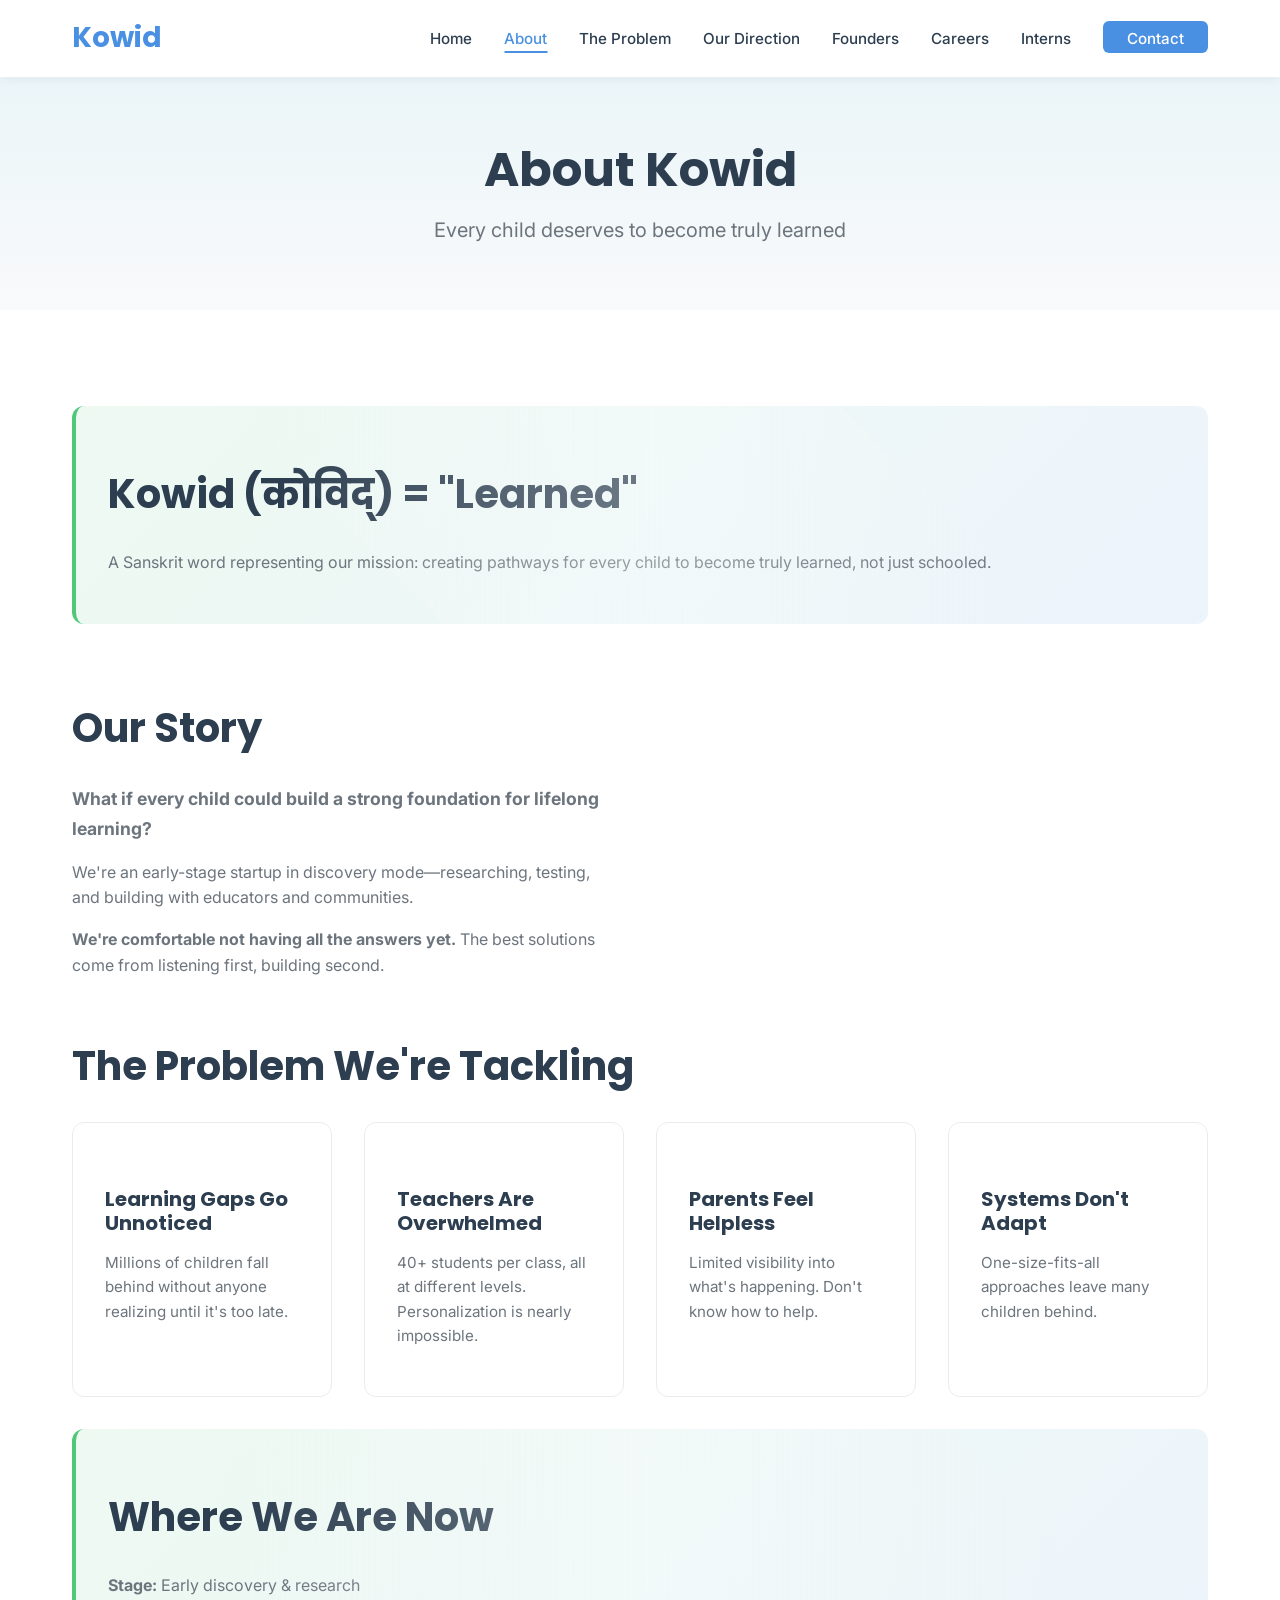
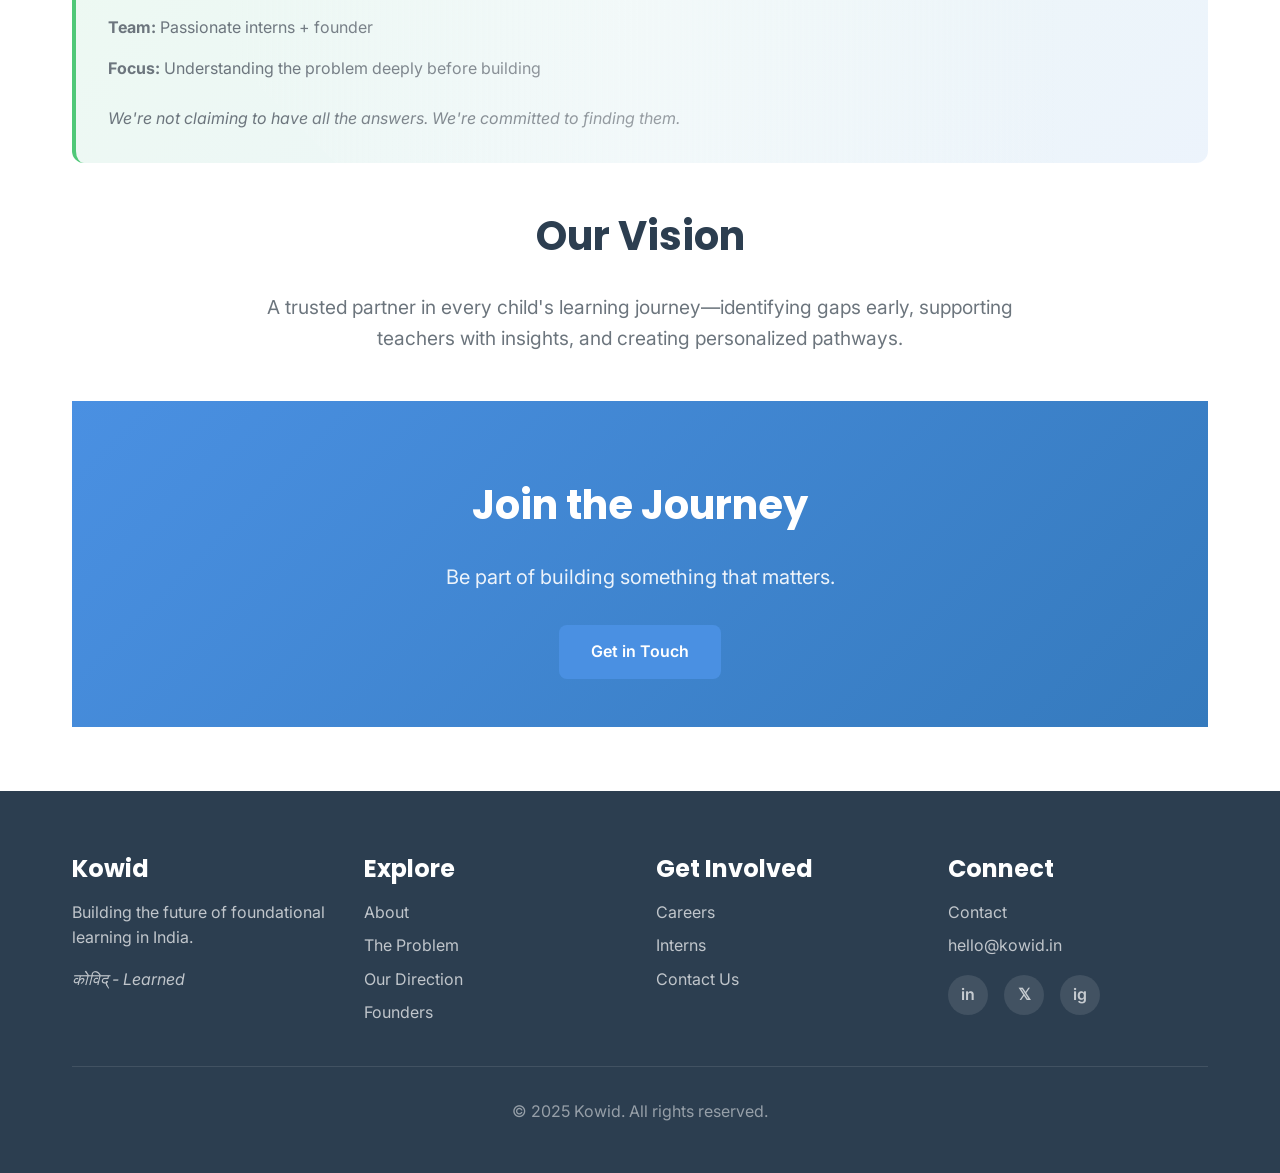
==== about.html @ 081fa5b8 "Initial commit: Kowid website with investors subdomain and Vercel deployment setup" ====
<!DOCTYPE html>
<html lang="en">
<head>
    <meta charset="UTF-8">
    <meta name="viewport" content="width=device-width, initial-scale=1.0">
    <meta name="description" content="About Kowid - Learn about our mission to transform foundational learning in India.">
    <title>About Kowid - Our Story and Mission</title>
    <link rel="stylesheet" href="styles.css">
    <link href="https://fonts.googleapis.com/css2?family=Inter:wght@300;400;500;600;700&family=Poppins:wght@600;700&display=swap" rel="stylesheet">
</head>
<body>
    <nav class="navbar" id="navbar">
        <div class="container nav-container">
            <div class="logo">
                <a href="index.html">Kowid</a>
            </div>
            <button class="mobile-menu-toggle" id="mobileMenuToggle" aria-label="Toggle menu">
                <span></span>
                <span></span>
                <span></span>
            </button>
            <ul class="nav-menu" id="navMenu">
                <li><a href="index.html">Home</a></li>
                <li><a href="about.html" class="active">About</a></li>
                <li><a href="problem.html">The Problem</a></li>
                <li><a href="solution.html">Our Direction</a></li>
                <li><a href="founders.html">Founders</a></li>
                <li><a href="careers.html">Careers</a></li>
                <li><a href="interns.html">Interns</a></li>
                <li><a href="contact.html" class="nav-cta">Contact</a></li>
            </ul>
        </div>
    </nav>

    <div class="page-header" style="background-image: linear-gradient(rgba(232, 244, 248, 0.9), rgba(248, 249, 250, 0.9)), url('https://images.unsplash.com/photo-1509062522246-3755977927d7?w=1600&h=400&fit=crop&q=80'); background-size: cover; background-position: center;">
        <div class="container">
            <h1>About Kowid</h1>
            <p>Every child deserves to become truly learned</p>
        </div>
    </div>

    <section class="content-section">
        <div class="container">
            <div class="highlight-box">
                <h2>Kowid (कोविद्) = "Learned"</h2>
                <p>A Sanskrit word representing our mission: creating pathways for every child to become truly learned, not just schooled.</p>
            </div>

            <div class="two-column-grid" style="gap: 3rem; margin: 3rem 0; align-items: center;">
                <div>
                    <h2>Our Story</h2>
                    <p style="font-size: 1.1rem; line-height: 1.7;"><strong>What if every child could build a strong foundation for lifelong learning?</strong></p>
                    <p>We're an early-stage startup in discovery mode—researching, testing, and building with educators and communities.</p>
                    <p><strong>We're comfortable not having all the answers yet.</strong> The best solutions come from listening first, building second.</p>
                </div>
                <div>
                    <img src="https://images.unsplash.com/photo-1503676260728-1c00da094a0b?w=600&h=400&fit=crop&q=80" alt="Children learning" style="width: 100%; border-radius: 12px; box-shadow: 0 10px 30px rgba(0,0,0,0.1);">
                </div>
            </div>

            <h2>The Problem We're Tackling</h2>
            <div class="cards-grid" style="margin: 2rem 0;">
                <div class="card">
                    <h3>Learning Gaps Go Unnoticed</h3>
                    <p>Millions of children fall behind without anyone realizing until it's too late.</p>
                </div>
                <div class="card">
                    <h3>Teachers Are Overwhelmed</h3>
                    <p>40+ students per class, all at different levels. Personalization is nearly impossible.</p>
                </div>
                <div class="card">
                    <h3>Parents Feel Helpless</h3>
                    <p>Limited visibility into what's happening. Don't know how to help.</p>
                </div>
                <div class="card">
                    <h3>Systems Don't Adapt</h3>
                    <p>One-size-fits-all approaches leave many children behind.</p>
                </div>
            </div>

            <div class="highlight-box">
                <h2>Where We Are Now</h2>
                <p><strong>Stage:</strong> Early discovery & research</p>
                <p><strong>Team:</strong> Passionate interns + founder</p>
                <p><strong>Focus:</strong> Understanding the problem deeply before building</p>
                <p style="margin-top: 1.5rem; margin-bottom: 0;"><em>We're not claiming to have all the answers. We're committed to finding them.</em></p>
            </div>

            <h2 style="text-align: center; margin-top: 3rem;">Our Vision</h2>
            <p style="text-align: center; font-size: 1.2rem; max-width: 800px; margin: 1rem auto 2rem;">A trusted partner in every child's learning journey—identifying gaps early, supporting teachers with insights, and creating personalized pathways.</p>

            <div class="cta-section" style="margin-top: 3rem; padding: 3rem 0;">
                <div class="cta-content">
                    <h2>Join the Journey</h2>
                    <p>Be part of building something that matters.</p>
                    <div class="cta-buttons">
                        <a href="contact.html" class="btn btn-primary">Get in Touch</a>
                    </div>
                </div>
            </div>
        </div>
    </section>

    <footer class="footer">
        <div class="container">
            <div class="footer-grid">
                <div class="footer-col">
                    <h4>Kowid</h4>
                    <p>Building the future of foundational learning in India.</p>
                    <p class="footer-tagline">कोविद् - Learned</p>
                </div>
                <div class="footer-col">
                    <h4>Explore</h4>
                    <ul>
                        <li><a href="about.html">About</a></li>
                        <li><a href="problem.html">The Problem</a></li>
                        <li><a href="solution.html">Our Direction</a></li>
                        <li><a href="founders.html">Founders</a></li>
                    </ul>
                </div>
                <div class="footer-col">
                    <h4>Get Involved</h4>
                    <ul>
                        <li><a href="careers.html">Careers</a></li>
                        <li><a href="interns.html">Interns</a></li>
                        <li><a href="contact.html">Contact Us</a></li>
                    </ul>
                </div>
                <div class="footer-col">
                    <h4>Connect</h4>
                    <ul>
                        <li><a href="contact.html">Contact</a></li>
                        <li><a href="mailto:hello@kowid.in">hello@kowid.in</a></li>
                    </ul>
                    <div class="social-links">
                        <a href="#" aria-label="LinkedIn">in</a>
                        <a href="#" aria-label="Twitter">𝕏</a>
                        <a href="#" aria-label="Instagram">ig</a>
                    </div>
                </div>
            </div>
            <div class="footer-bottom">
                <p>&copy; 2025 Kowid. All rights reserved.</p>
            </div>
        </div>
    </footer>

    <script src="script.js"></script>
</body>
</html>
---- styles.css ----
/* CSS Reset and Base Styles */
* {
    margin: 0;
    padding: 0;
    box-sizing: border-box;
}

:root {
    /* Colors */
    --primary-color: #4a90e2;
    --primary-dark: #357abd;
    --secondary-color: #50c878;
    --accent-color: #f39c12;
    --text-dark: #2c3e50;
    --text-light: #6c757d;
    --bg-light: #f8f9fa;
    --bg-white: #ffffff;
    --border-color: #e9ecef;
    
    /* Typography */
    --font-primary: 'Inter', -apple-system, BlinkMacSystemFont, 'Segoe UI', sans-serif;
    --font-heading: 'Poppins', var(--font-primary);
    
    /* Spacing */
    --spacing-xs: 0.5rem;
    --spacing-sm: 1rem;
    --spacing-md: 2rem;
    --spacing-lg: 4rem;
    --spacing-xl: 6rem;
    
    /* Shadows */
    --shadow-sm: 0 1px 2px 0 rgba(0, 0, 0, 0.05);
    --shadow-md: 0 4px 6px -1px rgba(0, 0, 0, 0.1);
    --shadow-lg: 0 10px 15px -3px rgba(0, 0, 0, 0.1);
    
    /* Border Radius */
    --radius-sm: 0.375rem;
    --radius-md: 0.5rem;
    --radius-lg: 1rem;
}

/* Animation Keyframes */
@keyframes fadeInUp {
    from {
        opacity: 0;
        transform: translateY(30px);
    }
    to {
        opacity: 1;
        transform: translateY(0);
    }
}

@keyframes fadeInLeft {
    from {
        opacity: 0;
        transform: translateX(-50px);
    }
    to {
        opacity: 1;
        transform: translateX(0);
    }
}

@keyframes fadeInRight {
    from {
        opacity: 0;
        transform: translateX(50px);
    }
    to {
        opacity: 1;
        transform: translateX(0);
    }
}

@keyframes scaleIn {
    from {
        opacity: 0;
        transform: scale(0.8);
    }
    to {
        opacity: 1;
        transform: scale(1);
    }
}

@keyframes slideInFromBottom {
    from {
        opacity: 0;
        transform: translateY(100px);
    }
    to {
        opacity: 1;
        transform: translateY(0);
    }
}

@keyframes float {
    0%, 100% {
        transform: translateY(0px);
    }
    50% {
        transform: translateY(-10px);
    }
}

@keyframes pulse {
    0%, 100% {
        transform: scale(1);
    }
    50% {
        transform: scale(1.05);
    }
}

@keyframes shimmer {
    0% {
        background-position: -1000px 0;
    }
    100% {
        background-position: 1000px 0;
    }
}

/* Scroll Animation Classes */
.animate-on-scroll {
    opacity: 0;
    transition: none;
}

.animate-on-scroll.animated {
    animation-duration: 0.8s;
    animation-fill-mode: both;
    animation-timing-function: cubic-bezier(0.4, 0, 0.2, 1);
}

.fade-up {
    animation-name: fadeInUp;
}

.fade-left {
    animation-name: fadeInLeft;
}

.fade-right {
    animation-name: fadeInRight;
}

.scale-in {
    animation-name: scaleIn;
}

.slide-bottom {
    animation-name: slideInFromBottom;
}

/* Stagger delay for sequential animations */
.stagger-1 { animation-delay: 0.1s; }
.stagger-2 { animation-delay: 0.2s; }
.stagger-3 { animation-delay: 0.3s; }
.stagger-4 { animation-delay: 0.4s; }
.stagger-5 { animation-delay: 0.5s; }
.stagger-6 { animation-delay: 0.6s; }

body {
    font-family: var(--font-primary);
    color: var(--text-dark);
    line-height: 1.6;
    background-color: var(--bg-white);
    overflow-x: hidden;
}

/* Page Load Animation */
.page-loader {
    position: fixed;
    top: 0;
    left: 0;
    width: 100%;
    height: 100%;
    background: linear-gradient(135deg, var(--primary-color), var(--secondary-color));
    display: flex;
    align-items: center;
    justify-content: center;
    z-index: 99999;
    transition: opacity 0.5s ease, visibility 0.5s ease;
}

.page-loader.hidden {
    opacity: 0;
    visibility: hidden;
}

.loader-spinner {
    width: 60px;
    height: 60px;
    border: 4px solid rgba(255, 255, 255, 0.3);
    border-top-color: white;
    border-radius: 50%;
    animation: spin 0.8s linear infinite;
}

@keyframes spin {
    to { transform: rotate(360deg); }
}

/* Scroll Progress Bar */
.scroll-progress {
    position: fixed;
    top: 0;
    left: 0;
    width: 0%;
    height: 4px;
    background: linear-gradient(90deg, var(--primary-color), var(--secondary-color));
    z-index: 9999;
    transition: width 0.1s ease;
    box-shadow: 0 2px 10px rgba(74, 144, 226, 0.5);
}

.container {
    max-width: 1200px;
    margin: 0 auto;
    padding: 0 var(--spacing-md);
}

img {
    max-width: 100%;
    height: auto;
}

/* Typography */
h1, h2, h3, h4, h5, h6 {
    font-family: var(--font-heading);
    font-weight: 700;
    line-height: 1.2;
    color: var(--text-dark);
    margin-bottom: var(--spacing-sm);
}

h1 { font-size: 3rem; }
h2 { font-size: 2.5rem; }
h3 { font-size: 1.75rem; }
h4 { font-size: 1.5rem; }

p {
    margin-bottom: var(--spacing-sm);
    color: var(--text-light);
}

/* Navigation */
.navbar {
    background-color: var(--bg-white);
    box-shadow: 0 2px 10px rgba(0,0,0,0.05);
    position: sticky;
    top: 0;
    z-index: 1000;
    transition: all 0.3s ease;
    backdrop-filter: blur(10px);
}

.navbar.scrolled {
    box-shadow: 0 4px 30px rgba(74, 144, 226, 0.15);
    background-color: rgba(255, 255, 255, 0.95);
}

.nav-container {
    display: flex;
    justify-content: space-between;
    align-items: center;
    padding: 1rem var(--spacing-md);
}

.logo a {
    font-family: var(--font-heading);
    font-size: 1.75rem;
    font-weight: 700;
    color: var(--primary-color);
    text-decoration: none;
    transition: all 0.3s ease;
}

.logo a:hover {
    transform: scale(1.05);
    text-shadow: 0 2px 10px rgba(74, 144, 226, 0.3);
}

.nav-menu {
    display: flex;
    list-style: none;
    gap: 2rem;
    align-items: center;
}

.nav-menu a {
    text-decoration: none;
    color: var(--text-dark);
    font-weight: 500;
    transition: all 0.3s ease;
    font-size: 0.95rem;
    position: relative;
    padding-bottom: 5px;
}

.nav-menu a::after {
    content: '';
    position: absolute;
    bottom: 0;
    left: 50%;
    width: 0;
    height: 2px;
    background: var(--primary-color);
    transition: all 0.3s ease;
    transform: translateX(-50%);
}

.nav-menu a:hover::after,
.nav-menu a.active::after {
    width: 100%;
}

.nav-menu a:hover,
.nav-menu a.active {
    color: var(--primary-color);
}

.nav-cta {
    background-color: var(--primary-color);
    color: var(--bg-white) !important;
    padding: 0.5rem 1.5rem;
    border-radius: 6px;
}

.nav-cta:hover {
    background-color: var(--primary-dark);
    color: var(--bg-white) !important;
}

.mobile-menu-toggle {
    display: none;
    flex-direction: column;
    background: none;
    border: none;
    cursor: pointer;
    gap: 4px;
}

.mobile-menu-toggle span {
    width: 25px;
    height: 3px;
    background-color: var(--text-dark);
    transition: var(--transition);
}

/* Hero Section */
.hero {
    padding: var(--spacing-xl) 0;
    background: linear-gradient(135deg, #e8f4f8 0%, #f8f9fa 100%);
    position: relative;
    overflow: hidden;
}

.hero::before {
    content: '';
    position: absolute;
    top: -50%;
    right: -10%;
    width: 600px;
    height: 600px;
    background: radial-gradient(circle, rgba(74, 144, 226, 0.1) 0%, transparent 70%);
    border-radius: 50%;
    animation: float 6s ease-in-out infinite;
}

.hero .container {
    display: grid;
    grid-template-columns: 1fr 1fr;
    gap: var(--spacing-lg);
    align-items: center;
    position: relative;
    z-index: 1;
}

.hero-content {
    max-width: 600px;
}

.hero-title {
    font-size: 3.5rem;
    margin-bottom: var(--spacing-md);
    color: var(--text-dark);
    line-height: 1.1;
    background: linear-gradient(135deg, var(--text-dark) 0%, var(--primary-color) 100%);
    -webkit-background-clip: text;
    -webkit-text-fill-color: transparent;
    background-clip: text;
}

.hero-subtitle {
    font-size: 1.25rem;
    margin-bottom: var(--spacing-md);
    color: var(--text-light);
}

.hero-cta {
    display: flex;
    gap: var(--spacing-sm);
    flex-wrap: wrap;
}

.hero-image {
    display: flex;
    justify-content: center;
    align-items: center;
    animation: float 4s ease-in-out infinite;
}

.hero-placeholder {
    width: 100%;
    max-width: 500px;
    border-radius: 12px;
    overflow: hidden;
    box-shadow: 0 20px 60px rgba(74, 144, 226, 0.2);
    transition: all 0.4s ease;
}

.hero-placeholder:hover {
    transform: translateY(-10px) scale(1.02);
    box-shadow: 0 30px 80px rgba(74, 144, 226, 0.3);
}

.hero-image img {
    width: 100%;
    height: auto;
    display: block;
    transition: transform 0.4s ease;
}

.hero-placeholder:hover img {
    transform: scale(1.05);
}

/* Buttons */
.btn {
    display: inline-block;
    padding: 0.875rem 2rem;
    font-size: 1rem;
    font-weight: 600;
    text-decoration: none;
    border-radius: 8px;
    transition: all 0.3s ease;
    cursor: pointer;
    border: none;
    text-align: center;
    position: relative;
    overflow: hidden;
    z-index: 1;
}

.btn::before {
    content: '';
    position: absolute;
    top: 50%;
    left: 50%;
    width: 0;
    height: 0;
    border-radius: 50%;
    background: rgba(255, 255, 255, 0.2);
    transform: translate(-50%, -50%);
    transition: width 0.6s, height 0.6s;
    z-index: -1;
}

.btn:hover::before {
    width: 300px;
    height: 300px;
}

.btn-primary {
    background-color: var(--primary-color);
    color: var(--bg-white);
}

.btn-primary:hover {
    background-color: var(--primary-dark);
    transform: translateY(-3px);
    box-shadow: 0 8px 20px rgba(74, 144, 226, 0.4);
}

.btn-secondary {
    background-color: transparent;
    color: var(--primary-color);
    border: 2px solid var(--primary-color);
}

.btn-secondary:hover {
    background-color: var(--primary-color);
    color: var(--bg-white);
    transform: translateY(-3px);
    box-shadow: 0 8px 20px rgba(74, 144, 226, 0.3);
}

.btn-white {
    background-color: var(--bg-white);
    color: var(--primary-color);
}

.btn-white:hover {
    background-color: var(--bg-light);
    transform: translateY(-3px);
    box-shadow: 0 8px 20px rgba(0, 0, 0, 0.15);
}

/* Why Now Section */
.why-now {
    padding: var(--spacing-xl) 0;
    background-color: var(--bg-white);
}

.section-header {
    text-align: center;
    margin-bottom: var(--spacing-lg);
}

.section-header h2 {
    font-size: 2.5rem;
    margin-bottom: var(--spacing-sm);
}

.section-header p {
    font-size: 1.25rem;
    color: var(--text-light);
}

.cards-grid {
    display: grid;
    grid-template-columns: repeat(auto-fit, minmax(250px, 1fr));
    gap: var(--spacing-md);
    margin-top: var(--spacing-md);
}

.card {
    background: var(--bg-white);
    padding: 0;
    border-radius: 12px;
    border: 1px solid var(--border-color);
    transition: all 0.4s cubic-bezier(0.4, 0, 0.2, 1);
    overflow: hidden;
    position: relative;
}

.card::before {
    content: '';
    position: absolute;
    top: 0;
    left: -100%;
    width: 100%;
    height: 100%;
    background: linear-gradient(90deg, transparent, rgba(74, 144, 226, 0.1), transparent);
    transition: left 0.5s;
}

.card:hover::before {
    left: 100%;
}

.card:hover {
    transform: translateY(-8px) scale(1.02);
    box-shadow: 0 20px 40px rgba(74, 144, 226, 0.2);
    border-color: var(--primary-color);
}

.card-image {
    width: 100%;
    height: 200px;
    object-fit: cover;
    display: block;
}

.card h3 {
    font-size: 1.25rem;
    margin-bottom: var(--spacing-sm);
    color: var(--text-dark);
    padding: 0 var(--spacing-md);
    padding-top: var(--spacing-md);
}

.card p {
    font-size: 0.95rem;
    line-height: 1.6;
    padding: 0 var(--spacing-md);
    padding-bottom: var(--spacing-md);
}

.card ul {
    padding: 0 var(--spacing-md);
    padding-bottom: var(--spacing-md);
    margin-left: var(--spacing-md);
}

.card-icon {
    font-size: 3rem;
    margin-bottom: var(--spacing-sm);
    padding: 0 var(--spacing-md);
    padding-top: var(--spacing-md);
}

/* Overview Section */
.overview {
    padding: var(--spacing-xl) 0;
    background-color: var(--bg-light);
}

.overview-grid {
    display: grid;
    grid-template-columns: repeat(auto-fit, minmax(300px, 1fr));
    gap: var(--spacing-md);
}

.overview-item {
    background: var(--bg-white);
    padding: var(--spacing-md);
    border-radius: 12px;
    border-left: 4px solid var(--primary-color);
}

.overview-item h3 {
    color: var(--primary-color);
    margin-bottom: var(--spacing-sm);
}

.link-arrow {
    color: var(--primary-color);
    text-decoration: none;
    font-weight: 600;
    display: inline-block;
    margin-top: var(--spacing-sm);
    transition: var(--transition);
}

.link-arrow:hover {
    transform: translateX(5px);
}

/* CTA Section */
.cta-section {
    padding: var(--spacing-xl) 0;
    background: linear-gradient(135deg, var(--primary-color) 0%, var(--primary-dark) 100%);
    color: var(--bg-white);
}

.cta-content {
    text-align: center;
    max-width: 800px;
    margin: 0 auto;
}

.cta-content h2 {
    color: var(--bg-white);
    font-size: 2.5rem;
    margin-bottom: var(--spacing-sm);
}

.cta-content p {
    font-size: 1.25rem;
    color: rgba(255,255,255,0.9);
    margin-bottom: var(--spacing-md);
}

.cta-buttons {
    display: flex;
    gap: var(--spacing-sm);
    justify-content: center;
    flex-wrap: wrap;
}

/* Content Pages */
.page-header {
    padding: var(--spacing-lg) 0;
    background: linear-gradient(135deg, #e8f4f8 0%, #f8f9fa 100%);
    text-align: center;
}

.page-header h1 {
    font-size: 3rem;
    margin-bottom: var(--spacing-sm);
}

.page-header p {
    font-size: 1.25rem;
    max-width: 700px;
    margin: 0 auto;
}

.content-section {
    padding: var(--spacing-lg) 0;
}

.content-section h2 {
    margin-bottom: var(--spacing-md);
    margin-top: var(--spacing-md);
}

.content-section h3 {
    margin-top: var(--spacing-md);
    margin-bottom: var(--spacing-sm);
}

.content-section ul {
    margin-left: var(--spacing-md);
    margin-bottom: var(--spacing-sm);
}

.content-section li {
    margin-bottom: var(--spacing-xs);
    color: var(--text-light);
}

.highlight-box {
    background: linear-gradient(135deg, rgba(80, 200, 120, 0.1) 0%, rgba(74, 144, 226, 0.1) 100%);
    padding: var(--spacing-md);
    border-radius: 12px;
    border-left: 4px solid var(--secondary-color);
    margin: var(--spacing-md) 0;
    position: relative;
    overflow: hidden;
    transition: all 0.3s ease;
}

.highlight-box::before {
    content: '';
    position: absolute;
    top: -50%;
    left: -50%;
    width: 200%;
    height: 200%;
    background: linear-gradient(45deg, transparent 30%, rgba(255, 255, 255, 0.3) 50%, transparent 70%);
    transform: rotate(45deg);
    transition: all 0.6s ease;
}

.highlight-box:hover::before {
    left: 100%;
}

.highlight-box:hover {
    transform: translateY(-5px);
    box-shadow: 0 10px 30px rgba(80, 200, 120, 0.2);
}

.two-column-grid {
    display: grid;
    grid-template-columns: 1fr 1fr;
    gap: var(--spacing-md);
    margin: var(--spacing-md) 0;
}

/* Contact Page */
.contact-grid {
    display: grid;
    grid-template-columns: repeat(auto-fit, minmax(300px, 1fr));
    gap: var(--spacing-md);
    margin-top: var(--spacing-md);
}

.contact-card {
    background: var(--bg-light);
    padding: var(--spacing-md);
    border-radius: 12px;
    border-top: 4px solid var(--primary-color);
}

.contact-card h3 {
    color: var(--primary-color);
    margin-bottom: var(--spacing-sm);
}

.contact-card a {
    color: var(--primary-color);
    text-decoration: none;
    font-weight: 600;
}

.contact-card a:hover {
    text-decoration: underline;
}

/* Roadmap Timeline */
.roadmap-timeline {
    margin: var(--spacing-md) 0;
}

.timeline-item {
    background: var(--bg-light);
    padding: var(--spacing-md);
    border-radius: 8px;
    margin-bottom: var(--spacing-md);
    border-left: 4px solid var(--primary-color);
}

.timeline-item h3 {
    color: var(--primary-color);
}

.timeline-item ul {
    margin-top: var(--spacing-sm);
}

/* Feature List */
.feature-list {
    display: grid;
    gap: var(--spacing-sm);
    margin: var(--spacing-md) 0;
}

.feature-item {
    display: flex;
    align-items: center;
    padding: var(--spacing-sm) var(--spacing-md);
    background: var(--bg-white);
    border-radius: 8px;
    border: 1px solid var(--border-color);
    transition: all 0.3s ease;
    position: relative;
    overflow: hidden;
}

.feature-item::before {
    content: '✓';
    display: inline-flex;
    align-items: center;
    justify-content: center;
    width: 24px;
    height: 24px;
    background: linear-gradient(135deg, var(--primary-color), var(--secondary-color));
    color: white;
    border-radius: 50%;
    margin-right: var(--spacing-sm);
    font-weight: bold;
    font-size: 0.9rem;
    flex-shrink: 0;
    transition: all 0.3s ease;
}

.feature-item::after {
    content: '';
    position: absolute;
    left: -100%;
    top: 0;
    width: 100%;
    height: 100%;
    background: linear-gradient(90deg, transparent, rgba(74, 144, 226, 0.05), transparent);
    transition: left 0.5s ease;
}

.feature-item:hover {
    transform: translateX(10px);
    box-shadow: 0 4px 15px rgba(74, 144, 226, 0.15);
    border-color: var(--primary-color);
}

.feature-item:hover::before {
    transform: rotate(360deg) scale(1.1);
}

.feature-item:hover::after {
    left: 100%;
}

/* Footer */
.footer {
    background-color: var(--text-dark);
    color: var(--bg-light);
    padding: var(--spacing-lg) 0 var(--spacing-md);
}

.footer-grid {
    display: grid;
    grid-template-columns: repeat(auto-fit, minmax(200px, 1fr));
    gap: var(--spacing-md);
    margin-bottom: var(--spacing-md);
}

.footer-col h4 {
    color: var(--bg-white);
    margin-bottom: var(--spacing-sm);
}

.footer-col p {
    color: rgba(255,255,255,0.7);
}

.footer-tagline {
    font-style: italic;
    margin-top: var(--spacing-xs);
}

.footer-col ul {
    list-style: none;
}

.footer-col ul li {
    margin-bottom: var(--spacing-xs);
}

.footer-col a {
    color: rgba(255,255,255,0.7);
    text-decoration: none;
    transition: var(--transition);
}

.footer-col a:hover {
    color: var(--bg-white);
}

.social-links {
    display: flex;
    gap: var(--spacing-sm);
    margin-top: var(--spacing-sm);
}

.social-links a {
    width: 40px;
    height: 40px;
    background-color: rgba(255,255,255,0.1);
    border-radius: 50%;
    display: flex;
    align-items: center;
    justify-content: center;
    font-weight: 600;
}

.social-links a:hover {
    background-color: var(--primary-color);
    color: var(--bg-white);
}

.footer-bottom {
    text-align: center;
    padding-top: var(--spacing-md);
    border-top: 1px solid rgba(255,255,255,0.1);
}

.footer-bottom p {
    color: rgba(255,255,255,0.5);
}

/* Back to Top Button */
.back-to-top {
    position: fixed;
    bottom: 30px;
    right: 30px;
    width: 50px;
    height: 50px;
    background: linear-gradient(135deg, var(--primary-color), var(--secondary-color));
    color: white;
    border: none;
    border-radius: 50%;
    font-size: 1.5rem;
    cursor: pointer;
    opacity: 0;
    visibility: hidden;
    transform: translateY(20px);
    transition: all 0.4s cubic-bezier(0.4, 0, 0.2, 1);
    box-shadow: 0 4px 20px rgba(74, 144, 226, 0.4);
    z-index: 1000;
    display: flex;
    align-items: center;
    justify-content: center;
}

.back-to-top.visible {
    opacity: 1;
    visibility: visible;
    transform: translateY(0);
}

.back-to-top:hover {
    transform: translateY(-5px) scale(1.1);
    box-shadow: 0 8px 30px rgba(74, 144, 226, 0.6);
}

.back-to-top:active {
    transform: translateY(-2px) scale(1.05);
}

/* Responsive Design */
@media (max-width: 968px) {
    .nav-menu {
        position: fixed;
        left: -100%;
        top: 70px;
        flex-direction: column;
        background-color: var(--bg-white);
        width: 100%;
        text-align: center;
        transition: 0.3s;
        box-shadow: 0 10px 27px rgba(0,0,0,0.05);
        padding: var(--spacing-md) 0;
        gap: 0;
    }

    .nav-menu.active {
        left: 0;
    }

    .nav-menu li {
        margin: var(--spacing-sm) 0;
    }

    .mobile-menu-toggle {
        display: flex;
    }

    .hero .container {
        grid-template-columns: 1fr;
    }

    .hero-title {
        font-size: 2.5rem;
    }

    .two-column-grid {
        grid-template-columns: 1fr;
    }

    h1 { font-size: 2.5rem; }
    h2 { font-size: 2rem; }
}

@media (max-width: 640px) {
    .hero-title {
        font-size: 2rem;
    }

    .hero-subtitle {
        font-size: 1rem;
    }

    .hero-cta {
        flex-direction: column;
    }

    .btn {
        width: 100%;
    }

    .cta-buttons {
        flex-direction: column;
    }

    .cards-grid {
        grid-template-columns: 1fr;
    }

    h1 { font-size: 2rem; }
    h2 { font-size: 1.75rem; }
}

/* Utility Classes */
.text-center { text-align: center; }
.mt-1 { margin-top: var(--spacing-sm); }
.mt-2 { margin-top: var(--spacing-md); }
.mb-1 { margin-bottom: var(--spacing-sm); }
.mb-2 { margin-bottom: var(--spacing-md); }
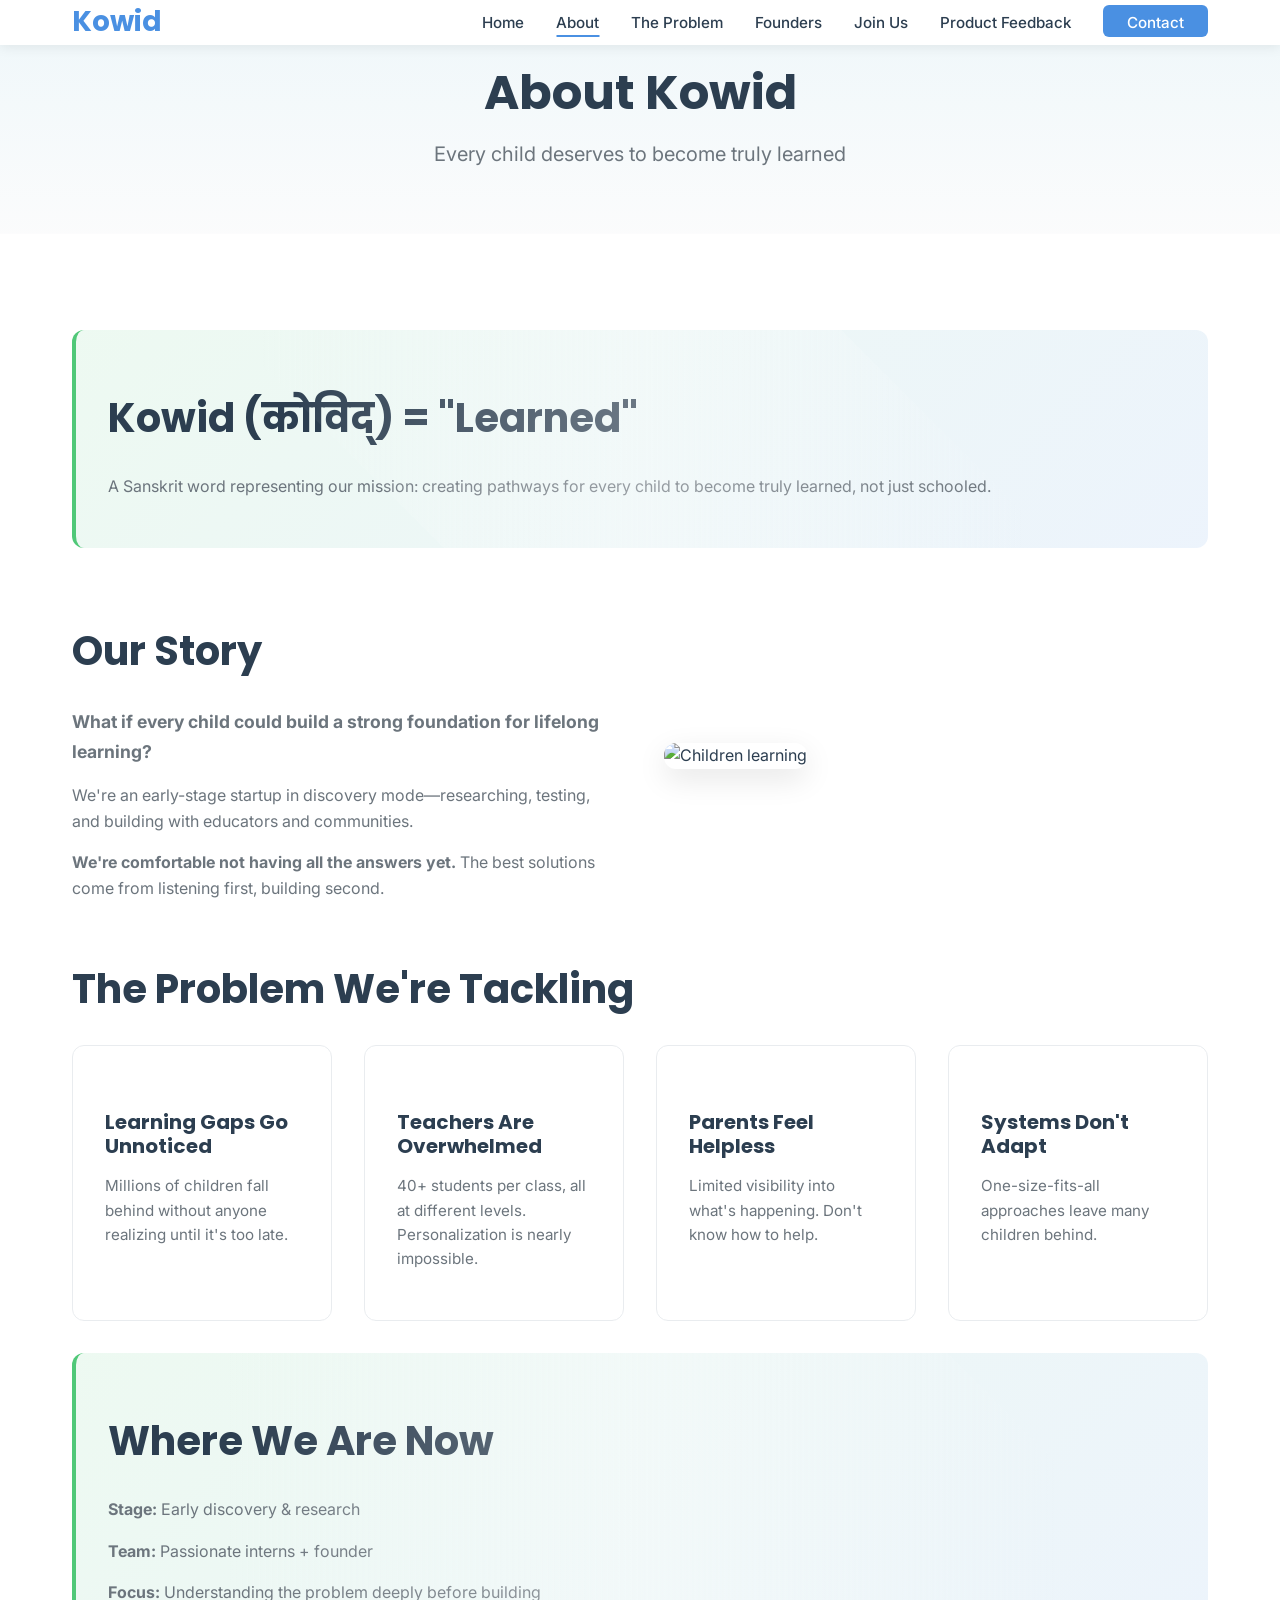
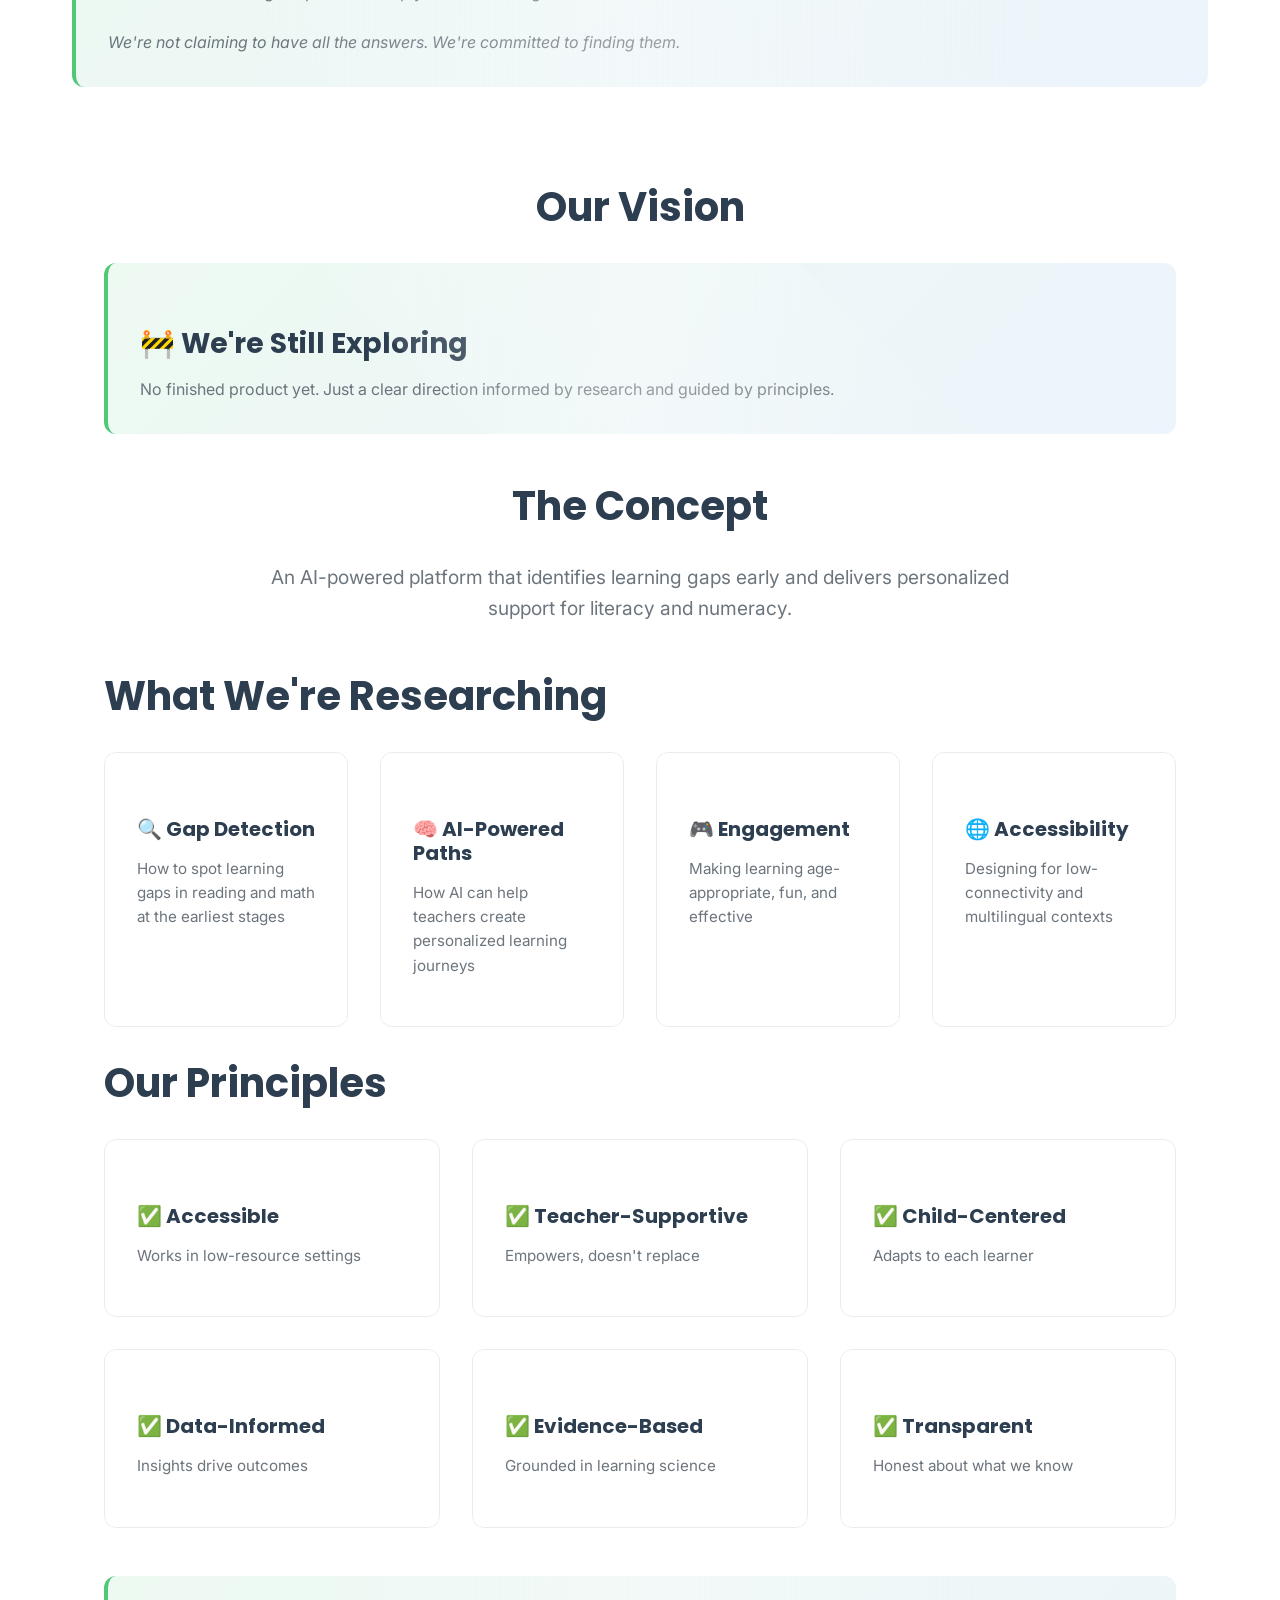
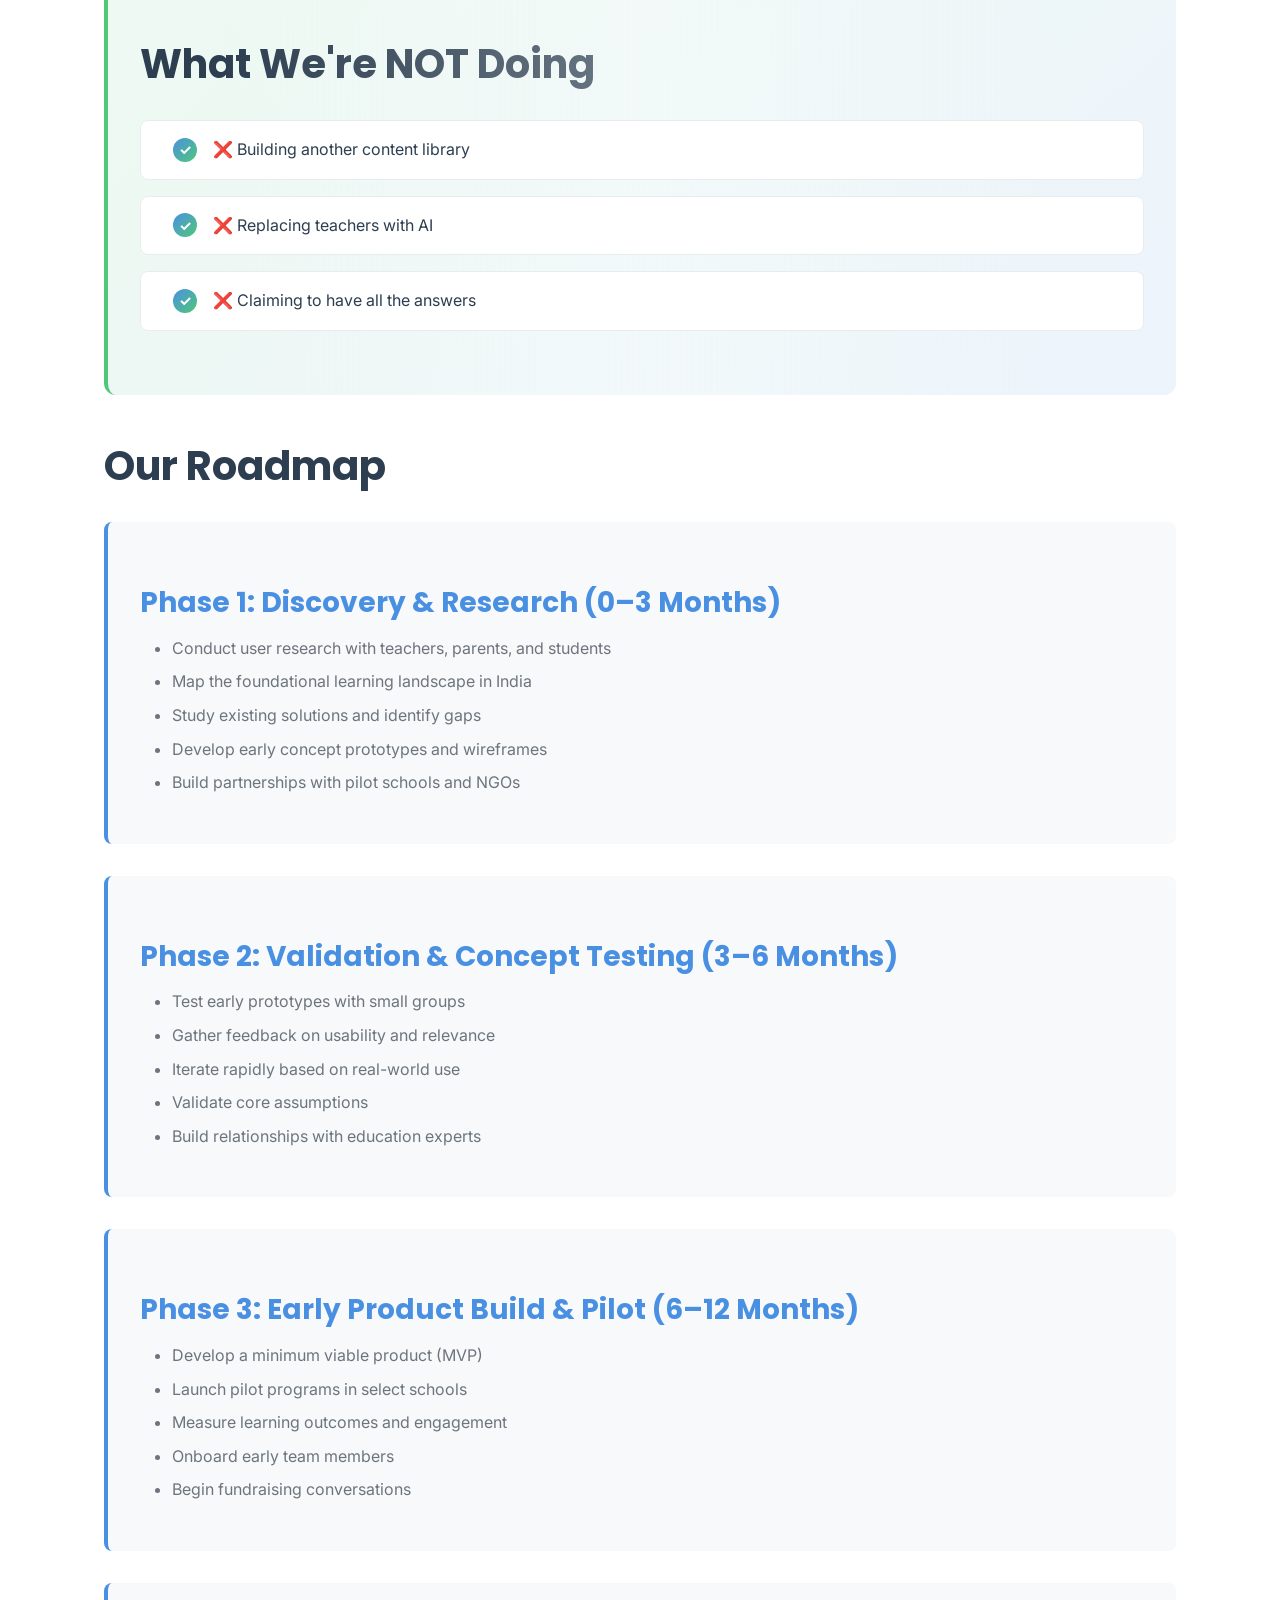
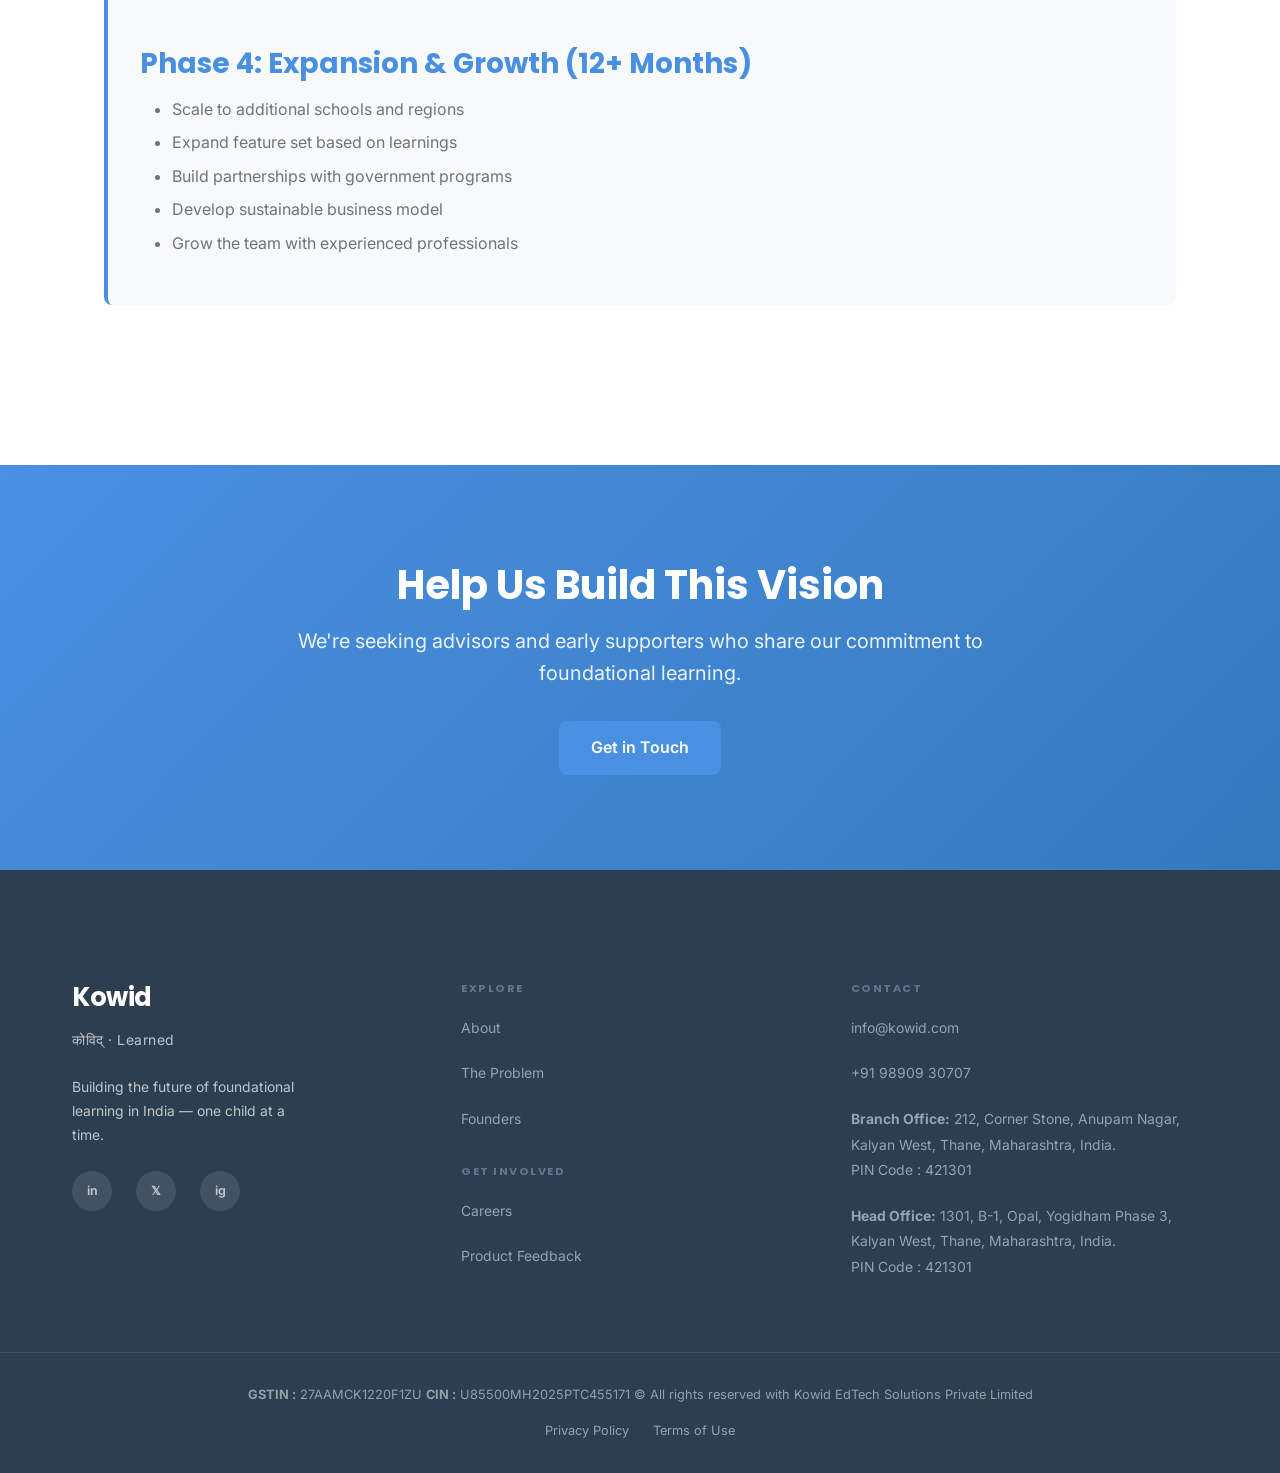
==== commit 26595642: "new changes to update website" ====
--- a/about.html
+++ b/about.html
@@ -1,13 +1,18 @@
 <!DOCTYPE html>
 <html lang="en">
+
 <head>
     <meta charset="UTF-8">
     <meta name="viewport" content="width=device-width, initial-scale=1.0">
-    <meta name="description" content="About Kowid - Learn about our mission to transform foundational learning in India.">
+    <meta name="description"
+        content="About Kowid - Learn about our mission to transform foundational learning in India.">
     <title>About Kowid - Our Story and Mission</title>
     <link rel="stylesheet" href="styles.css">
-    <link href="https://fonts.googleapis.com/css2?family=Inter:wght@300;400;500;600;700&family=Poppins:wght@600;700&display=swap" rel="stylesheet">
+    <link
+        href="https://fonts.googleapis.com/css2?family=Inter:wght@300;400;500;600;700&family=Poppins:wght@600;700&display=swap"
+        rel="stylesheet">
 </head>
+
 <body>
     <nav class="navbar" id="navbar">
         <div class="container nav-container">
@@ -23,16 +28,16 @@
                 <li><a href="index.html">Home</a></li>
                 <li><a href="about.html" class="active">About</a></li>
                 <li><a href="problem.html">The Problem</a></li>
-                <li><a href="solution.html">Our Direction</a></li>
                 <li><a href="founders.html">Founders</a></li>
-                <li><a href="careers.html">Careers</a></li>
-                <li><a href="interns.html">Interns</a></li>
+                <li><a href="careers.html">Join Us</a></li>
+                <li><a href="feedback.html">Product Feedback</a></li>
                 <li><a href="contact.html" class="nav-cta">Contact</a></li>
             </ul>
         </div>
     </nav>
 
-    <div class="page-header" style="background-image: linear-gradient(rgba(232, 244, 248, 0.9), rgba(248, 249, 250, 0.9)), url('https://images.unsplash.com/photo-1509062522246-3755977927d7?w=1600&h=400&fit=crop&q=80'); background-size: cover; background-position: center;">
+    <div class="page-header"
+        style="background-image: linear-gradient(rgba(232, 244, 248, 0.725), rgba(248, 249, 250, 0.577)), url('https://media.istockphoto.com/id/2075583750/photo/group-of-indian-village-students-in-school-uniform-sitting-in-classroom-doing-homework.webp?a=1&b=1&s=612x612&w=0&k=20&c=K1e9EsZQzb_-GPbYjMVMX1Sqnr8Uj9Az-PfD2gEFN8s='); background-size: cover; background-position: center;">
         <div class="container">
             <h1>About Kowid</h1>
             <p>Every child deserves to become truly learned</p>
@@ -43,18 +48,24 @@
         <div class="container">
             <div class="highlight-box">
                 <h2>Kowid (कोविद्) = "Learned"</h2>
-                <p>A Sanskrit word representing our mission: creating pathways for every child to become truly learned, not just schooled.</p>
+                <p>A Sanskrit word representing our mission: creating pathways for every child to become truly learned,
+                    not just schooled.</p>
             </div>
 
             <div class="two-column-grid" style="gap: 3rem; margin: 3rem 0; align-items: center;">
                 <div>
                     <h2>Our Story</h2>
-                    <p style="font-size: 1.1rem; line-height: 1.7;"><strong>What if every child could build a strong foundation for lifelong learning?</strong></p>
-                    <p>We're an early-stage startup in discovery mode—researching, testing, and building with educators and communities.</p>
-                    <p><strong>We're comfortable not having all the answers yet.</strong> The best solutions come from listening first, building second.</p>
+                    <p style="font-size: 1.1rem; line-height: 1.7;"><strong>What if every child could build a strong
+                            foundation for lifelong learning?</strong></p>
+                    <p>We're an early-stage startup in discovery mode—researching, testing, and building with educators
+                        and communities.</p>
+                    <p><strong>We're comfortable not having all the answers yet.</strong> The best solutions come from
+                        listening first, building second.</p>
                 </div>
                 <div>
-                    <img src="https://images.unsplash.com/photo-1503676260728-1c00da094a0b?w=600&h=400&fit=crop&q=80" alt="Children learning" style="width: 100%; border-radius: 12px; box-shadow: 0 10px 30px rgba(0,0,0,0.1);">
+                    <img src="https://images.unsplash.com/photo-1735966329265-6b57ed8dd2ef?w=600&auto=format&fit=crop&q=60&ixlib=rb-4.1.0&ixid=M3wxMjA3fDB8MHxzZWFyY2h8NHx8aW1wcm92aW5nJTIwZWR1Y2F0aW9uJTIwaW4lMjBydXJhbCUyMGluZGlhfGVufDB8fDB8fHww"
+                        alt="Children learning"
+                        style="width: 100%; border-radius: 12px; box-shadow: 0 10px 30px rgba(0,0,0,0.1);">
                 </div>
             </div>
 
@@ -83,67 +94,198 @@
                 <p><strong>Stage:</strong> Early discovery & research</p>
                 <p><strong>Team:</strong> Passionate interns + founder</p>
                 <p><strong>Focus:</strong> Understanding the problem deeply before building</p>
-                <p style="margin-top: 1.5rem; margin-bottom: 0;"><em>We're not claiming to have all the answers. We're committed to finding them.</em></p>
-            </div>
-
-            <h2 style="text-align: center; margin-top: 3rem;">Our Vision</h2>
-            <p style="text-align: center; font-size: 1.2rem; max-width: 800px; margin: 1rem auto 2rem;">A trusted partner in every child's learning journey—identifying gaps early, supporting teachers with insights, and creating personalized pathways.</p>
-
-            <div class="cta-section" style="margin-top: 3rem; padding: 3rem 0;">
-                <div class="cta-content">
-                    <h2>Join the Journey</h2>
-                    <p>Be part of building something that matters.</p>
-                    <div class="cta-buttons">
-                        <a href="contact.html" class="btn btn-primary">Get in Touch</a>
-                    </div>
-                </div>
-            </div>
+                <p style="margin-top: 1.5rem; margin-bottom: 0;"><em>We're not claiming to have all the answers. We're
+                        committed to finding them.</em></p>
+            </div>
+            <section class="content-section">
+                <h2 style="text-align: center; margin-top: 0;">Our Vision</h2>
+                <div class="container">
+                    <div class="highlight-box">
+                        <h3>🚧 We're Still Exploring</h3>
+                        <p style="margin-bottom: 0;">No finished product yet. Just a clear direction informed by
+                            research and guided by principles.</p>
+                    </div>
+
+                    <h2 style="text-align: center; margin-top: 3rem;">The Concept</h2>
+                    <p style="text-align: center; font-size: 1.2rem; max-width: 800px; margin: 1rem auto 3rem;">An
+                        AI-powered platform that identifies learning gaps early and delivers personalized support for
+                        literacy and numeracy.</p>
+
+                    <h2>What We're Researching</h2>
+                    <div class="cards-grid" style="grid-template-columns: 1fr 1fr 1fr 1fr; margin: 2rem 0;">
+                        <div class="card">
+                            <h3>🔍 Gap Detection</h3>
+                            <p>How to spot learning gaps in reading and math at the earliest stages</p>
+                        </div>
+                        <div class="card">
+                            <h3>🧠 AI-Powered Paths</h3>
+                            <p>How AI can help teachers create personalized learning journeys</p>
+                        </div>
+                        <div class="card">
+                            <h3>🎮 Engagement</h3>
+                            <p>Making learning age-appropriate, fun, and effective</p>
+                        </div>
+                        <div class="card">
+                            <h3>🌐 Accessibility</h3>
+                            <p>Designing for low-connectivity and multilingual contexts</p>
+                        </div>
+                    </div>
+
+                    <h2>Our Principles</h2>
+                    <div class="cards-grid" style="margin: 2rem 0;">
+                        <div class="card">
+                            <h3>✅ Accessible</h3>
+                            <p>Works in low-resource settings</p>
+                        </div>
+                        <div class="card">
+                            <h3>✅ Teacher-Supportive</h3>
+                            <p>Empowers, doesn't replace</p>
+                        </div>
+                        <div class="card">
+                            <h3>✅ Child-Centered</h3>
+                            <p>Adapts to each learner</p>
+                        </div>
+                        <div class="card">
+                            <h3>✅ Data-Informed</h3>
+                            <p>Insights drive outcomes</p>
+                        </div>
+                        <div class="card">
+                            <h3>✅ Evidence-Based</h3>
+                            <p>Grounded in learning science</p>
+                        </div>
+                        <div class="card">
+                            <h3>✅ Transparent</h3>
+                            <p>Honest about what we know</p>
+                        </div>
+                    </div>
+
+                    <div class="highlight-box" style="margin: 3rem 0;">
+                        <h2>What We're NOT Doing</h2>
+                        <div class="feature-list">
+                            <div class="feature-item">❌ Building another content library</div>
+                            <div class="feature-item">❌ Replacing teachers with AI</div>
+                            <div class="feature-item">❌ Claiming to have all the answers</div>
+                        </div>
+                    </div>
+
+                    <h2>Our Roadmap</h2>
+                    <div class="roadmap-timeline">
+                        <div class="timeline-item">
+                            <h3>Phase 1: Discovery & Research (0–3 Months)</h3>
+                            <ul>
+                                <li>Conduct user research with teachers, parents, and students</li>
+                                <li>Map the foundational learning landscape in India</li>
+                                <li>Study existing solutions and identify gaps</li>
+                                <li>Develop early concept prototypes and wireframes</li>
+                                <li>Build partnerships with pilot schools and NGOs</li>
+                            </ul>
+                        </div>
+
+                        <div class="timeline-item">
+                            <h3>Phase 2: Validation & Concept Testing (3–6 Months)</h3>
+                            <ul>
+                                <li>Test early prototypes with small groups</li>
+                                <li>Gather feedback on usability and relevance</li>
+                                <li>Iterate rapidly based on real-world use</li>
+                                <li>Validate core assumptions</li>
+                                <li>Build relationships with education experts</li>
+                            </ul>
+                        </div>
+
+                        <div class="timeline-item">
+                            <h3>Phase 3: Early Product Build & Pilot (6–12 Months)</h3>
+                            <ul>
+                                <li>Develop a minimum viable product (MVP)</li>
+                                <li>Launch pilot programs in select schools</li>
+                                <li>Measure learning outcomes and engagement</li>
+                                <li>Onboard early team members</li>
+                                <li>Begin fundraising conversations</li>
+                            </ul>
+                        </div>
+
+                        <div class="timeline-item">
+                            <h3>Phase 4: Expansion & Growth (12+ Months)</h3>
+                            <ul>
+                                <li>Scale to additional schools and regions</li>
+                                <li>Expand feature set based on learnings</li>
+                                <li>Build partnerships with government programs</li>
+                                <li>Develop sustainable business model</li>
+                                <li>Grow the team with experienced professionals</li>
+                            </ul>
+                        </div>
+                    </div>
+            </section>
         </div>
     </section>
-
-    <footer class="footer">
+    <section class="cta-section">
         <div class="container">
-            <div class="footer-grid">
-                <div class="footer-col">
-                    <h4>Kowid</h4>
-                    <p>Building the future of foundational learning in India.</p>
-                    <p class="footer-tagline">कोविद् - Learned</p>
-                </div>
-                <div class="footer-col">
-                    <h4>Explore</h4>
-                    <ul>
-                        <li><a href="about.html">About</a></li>
-                        <li><a href="problem.html">The Problem</a></li>
-                        <li><a href="solution.html">Our Direction</a></li>
-                        <li><a href="founders.html">Founders</a></li>
-                    </ul>
-                </div>
-                <div class="footer-col">
-                    <h4>Get Involved</h4>
-                    <ul>
-                        <li><a href="careers.html">Careers</a></li>
-                        <li><a href="interns.html">Interns</a></li>
-                        <li><a href="contact.html">Contact Us</a></li>
-                    </ul>
-                </div>
-                <div class="footer-col">
-                    <h4>Connect</h4>
-                    <ul>
-                        <li><a href="contact.html">Contact</a></li>
-                        <li><a href="mailto:hello@kowid.in">hello@kowid.in</a></li>
-                    </ul>
-                    <div class="social-links">
-                        <a href="#" aria-label="LinkedIn">in</a>
-                        <a href="#" aria-label="Twitter">𝕏</a>
-                        <a href="#" aria-label="Instagram">ig</a>
-                    </div>
-                </div>
-            </div>
-            <div class="footer-bottom">
-                <p>&copy; 2025 Kowid. All rights reserved.</p>
-            </div>
-        </div>
-    </footer>
+            <div class="cta-content animate-on-scroll scale-in">
+                <h2>Help Us Build This Vision</h2>
+                <p>We're seeking advisors and early supporters who share our commitment to foundational learning.
+                </p>
+                <div class="cta-buttons">
+                    <a href="contact.html" class="btn btn-primary">Get in Touch</a>
+                </div>
+            </div>
+        </div>
+    </section>
+    <!-- Main Footer -->
+<footer class="footer">
+  <div class="container">
+    <div class="footer-grid">
+
+      <!-- Brand col -->
+      <div class="footer-col footer-brand">
+        <h4 class="footer-logo">Kowid</h4>
+        <p class="footer-script">कोविद् · Learned</p>
+        <p>Building the future of foundational learning in India — one child at a time.</p>
+        <div class="social-links">
+          <a href="https://in.linkedin.com/company/kowid-edtech" aria-label="LinkedIn">in</a>
+          <a href="https://twitter.com/kowid_edtech" aria-label="Twitter">𝕏</a>
+          <a href="https://instagram.com/kowid_edtech" aria-label="Instagram">ig</a>
+        </div>
+      </div>
+
+      <!-- Explore col -->
+      <div class="footer-col">
+        <h5 class="footer-col-heading">Explore</h5>
+        <ul>
+          <li><a href="about.html">About</a></li>
+          <li><a href="problem.html">The Problem</a></li>
+          <li><a href="founders.html">Founders</a></li>
+        </ul>
+        <br><h5 class="footer-col-heading">Get Involved</h5>
+        <ul>
+          <li><a href="careers.html">Careers</a></li>
+          <li><a href="feedback.html">Product Feedback</a></li>
+        </ul>
+      </div>
+
+      <!-- Contact col -->
+      <div class="footer-col">
+        <h5 class="footer-col-heading">Contact</h5>
+        <ul>
+          <li><a href="mailto:info@kowid.com">info@kowid.com</a></li>
+          <li><a href="tel:+919890930707">+91 98909 30707</a></li>
+          <li><span><b>Branch Office:</b> 212, Corner Stone, Anupam Nagar, Kalyan West, Thane, Maharashtra, India. <br>PIN Code : 421301</span></li>
+          <li><span><b>Head Office:</b> 1301, B-1, Opal, Yogidham Phase 3, Kalyan West, Thane, Maharashtra, India. <br>PIN Code : 421301</span></li>
+        </ul>
+      </div>
+    </div>
+  </div>
+
+  <!-- Bottom bar -->
+  <div class="footer-bottom">
+    <div class="container footer-bottom-inner" style="display: flex; flex-direction: column; align-items: center; gap: 1rem;">
+      <p><b>GSTIN :</b> 27AAMCK1220F1ZU <b>CIN :</b> U85500MH2025PTC455171  © All rights reserved with Kowid EdTech Solutions Private Limited</p>
+      <div class="footer-legal-links">
+        <a href="privacy.html">Privacy Policy</a>
+        <a href="terms.html">Terms of Use</a>
+      </div>
+      <a href="#heroSection" class="back-to-top" aria-label="Back to top">↑</a>
+    </div>
+  </div>
+</footer>
 
     <script src="script.js"></script>
 </body>
--- a/styles.css
+++ b/styles.css
@@ -246,20 +246,30 @@
     color: var(--text-light);
 }
 
-/* Navigation */
+/* Navbar starts transparent */
 .navbar {
     background-color: var(--bg-white);
     box-shadow: 0 2px 10px rgba(0,0,0,0.05);
-    position: sticky;
+    position: fixed;
+    width: 100%;
+    color:#ffffff;
     top: 0;
     z-index: 1000;
-    transition: all 0.3s ease;
-    backdrop-filter: blur(10px);
-}
-
+    background: transparent;
+    transition: background 0.3s ease, box-shadow 0.3s ease;
+}
+.navbar.solid {
+    background: #ffffff;
+    box-shadow: 0 2px 12px rgba(0, 0, 0, 0.08);
+}
+
+.navbar.solid .nav-menu a {
+    color: var(--text-dark);
+}
+/* Scrolled state — applied via JS */
 .navbar.scrolled {
-    box-shadow: 0 4px 30px rgba(74, 144, 226, 0.15);
-    background-color: rgba(255, 255, 255, 0.95);
+    background: #ffffff;
+    box-shadow: 0 2px 12px rgba(0, 0, 0, 0.08);
 }
 
 .nav-container {
@@ -292,7 +302,7 @@
 
 .nav-menu a {
     text-decoration: none;
-    color: var(--text-dark);
+    color: white;
     font-weight: 500;
     transition: all 0.3s ease;
     font-size: 0.95rem;
@@ -310,6 +320,9 @@
     background: var(--primary-color);
     transition: all 0.3s ease;
     transform: translateX(-50%);
+}
+.navbar.scrolled .nav-menu a {
+    color: var(--text-dark);
 }
 
 .nav-menu a:hover::after,
@@ -671,10 +684,275 @@
     justify-content: center;
     flex-wrap: wrap;
 }
-
+.cta-split {
+  display: flex;
+  align-items: center;
+  gap: 3rem;
+}
+
+.cta-half {
+  flex: 1;
+  display: flex;
+  flex-direction: column;
+  align-items: flex-start;
+  gap: 1rem;
+}
+.cta-half h2 {
+    color: var(--bg-white);
+    font-size: 2rem;
+    margin: 0;
+}
+
+.cta-half p {
+    font-size: 1.1rem;
+    color: rgba(255, 255, 255, 0.9);
+    margin: 0;
+}
+.cta-divider {
+  width: 1px;
+  height: 140px;
+  background: rgba(255, 255, 255, 0.25);
+  flex-shrink: 0;
+}
+
+/* Responsive — stack vertically on mobile */
+@media (max-width: 768px) {
+  .cta-split {
+    flex-direction: column;
+    gap: 2rem;
+  }
+
+  .cta-divider {
+    width: 60px;
+    height: 1px;
+  }
+}
+/* Star Rating */
+    .star-group {
+      display: flex;
+      gap: 0.5rem;
+      flex-direction: row-reverse;
+      justify-content: flex-end;
+    }
+    .star-group input[type="radio"] { display: none; }
+    .star-group label {
+      font-size: 2.2rem;
+      color: var(--border-color);
+      cursor: pointer;
+      transition: color 0.2s, transform 0.15s;
+      line-height: 1;
+    }
+    /* Highlight hovered star and all stars to its right (higher value) */
+    .star-group label:hover,
+    .star-group label:hover ~ label,
+    .star-group input[type="radio"]:checked ~ label {
+      color: var(--accent-color);
+    }
+    .star-group label:hover { transform: scale(1.2); }
+
+    /* Form elements */
+    .form-section {
+      background: var(--bg-white);
+      border: 1px solid var(--border-color);
+      border-radius: var(--radius-lg);
+      padding: 2rem 2.5rem;
+      margin-bottom: 1.5rem;
+      transition: box-shadow 0.3s ease;
+    }
+    .form-section:focus-within {
+      box-shadow: 0 0 0 3px rgba(74,144,226,0.12);
+      border-color: var(--primary-color);
+    }
+    .form-section h3 {
+      font-size: 1.05rem;
+      color: var(--text-dark);
+      margin-bottom: 0.25rem;
+    }
+    .form-section .form-hint {
+      font-size: 0.85rem;
+      color: var(--text-light);
+      margin-bottom: 1rem;
+    }
+
+    /* Input / Textarea */
+    .field-input,
+    .field-textarea,
+    .field-select {
+      width: 100%;
+      padding: 0.75rem 1rem;
+      border: 1.5px solid var(--border-color);
+      border-radius: var(--radius-md);
+      font-family: var(--font-primary);
+      font-size: 0.97rem;
+      color: var(--text-dark);
+      background: var(--bg-light);
+      transition: border-color 0.25s, box-shadow 0.25s;
+      outline: none;
+    }
+    .field-input:focus,
+    .field-textarea:focus,
+    .field-select:focus {
+      border-color: var(--primary-color);
+      box-shadow: 0 0 0 3px rgba(74,144,226,0.12);
+      background: var(--bg-white);
+    }
+    .field-textarea {
+      resize: vertical;
+      min-height: 110px;
+    }
+    .field-select { cursor: pointer; }
+
+    /* Pill choice buttons (role / how they heard) */
+    .pill-group {
+      display: flex;
+      flex-wrap: wrap;
+      gap: 0.6rem;
+      margin-top: 0.25rem;
+    }
+    .pill-group input[type="radio"],
+    .pill-group input[type="checkbox"] { display: none; }
+    .pill-group label {
+      padding: 0.45rem 1.1rem;
+      border: 1.5px solid var(--border-color);
+      border-radius: 999px;
+      font-size: 0.88rem;
+      font-weight: 500;
+      color: var(--text-light);
+      cursor: pointer;
+      transition: all 0.2s ease;
+      user-select: none;
+    }
+    .pill-group input:checked + label {
+      background: var(--primary-color);
+      border-color: var(--primary-color);
+      color: #fff;
+      font-weight: 600;
+    }
+    .pill-group label:hover {
+      border-color: var(--primary-color);
+      color: var(--primary-color);
+    }
+
+    /* NPS Scale */
+    .nps-scale {
+      display: flex;
+      gap: 0.4rem;
+      flex-wrap: wrap;
+    }
+    .nps-scale input[type="radio"] { display: none; }
+    .nps-scale label {
+      width: 44px; height: 44px;
+      border: 1.5px solid var(--border-color);
+      border-radius: var(--radius-md);
+      display: flex;
+      align-items: center;
+      justify-content: center;
+      font-size: 0.9rem;
+      font-weight: 600;
+      color: var(--text-light);
+      cursor: pointer;
+      transition: all 0.2s ease;
+    }
+    .nps-scale label:hover {
+      border-color: var(--primary-color);
+      color: var(--primary-color);
+      transform: translateY(-3px);
+    }
+    .nps-scale input:checked + label {
+      background: var(--primary-color);
+      border-color: var(--primary-color);
+      color: #fff;
+      transform: translateY(-3px);
+      box-shadow: var(--shadow-md);
+    }
+    .nps-labels {
+      display: flex;
+      justify-content: space-between;
+      margin-top: 0.5rem;
+    }
+    .nps-labels span {
+      font-size: 0.78rem;
+      color: var(--text-light);
+    }
+
+    /* Character counter */
+    .char-counter {
+      text-align: right;
+      font-size: 0.78rem;
+      color: var(--text-light);
+      margin-top: 0.3rem;
+    }
+
+    /* Submit button full width */
+    .btn-submit {
+      width: 100%;
+      padding: 1rem;
+      font-size: 1.05rem;
+      border-radius: var(--radius-md);
+      margin-top: 0.5rem;
+    }
+
+    /* Success state (hidden initially) */
+    .success-card {
+      display: none;
+      text-align: center;
+      padding: 4rem 2rem;
+      background: var(--bg-white);
+      border: 1px solid var(--border-color);
+      border-radius: var(--radius-lg);
+    }
+    .success-card .success-icon {
+      font-size: 4rem;
+      display: block;
+      margin-bottom: 1rem;
+      animation: scaleIn 0.5s ease both;
+    }
+    .success-card h2 { color: var(--secondary-color); margin-bottom: 0.5rem; }
+    .success-card p  { max-width: 420px; margin: 0 auto 1.5rem; }
+
+    /* Sidebar stats */
+    .stat-box {
+      background: var(--bg-white);
+      border: 1px solid var(--border-color);
+      border-radius: var(--radius-lg);
+      padding: 1.5rem;
+      text-align: center;
+      margin-bottom: 1rem;
+      transition: box-shadow 0.3s;
+    }
+    .stat-box:hover { box-shadow: var(--shadow-md); }
+    .stat-box .stat-num {
+      font-family: var(--font-heading);
+      font-size: 2rem;
+      font-weight: 700;
+      color: var(--primary-color);
+      display: block;
+      line-height: 1;
+      margin-bottom: 0.3rem;
+    }
+    .stat-box p { margin: 0; font-size: 0.88rem; }
+
+    /* Layout */
+    .feedback-layout {
+      display: grid;
+      grid-template-columns: 1fr 300px;
+      gap: 2.5rem;
+      align-items: start;
+    }
+    .feedback-sidebar { position: sticky; top: 90px; }
+
+    @media (max-width: 900px) {
+      .feedback-layout { grid-template-columns: 1fr; }
+      .feedback-sidebar { position: static; }
+    }
+    @media (max-width: 640px) {
+      .form-section { padding: 1.5rem; }
+      .nps-scale label { width: 38px; height: 38px; font-size: 0.82rem; }
+    }
 /* Content Pages */
 .page-header {
     padding: var(--spacing-lg) 0;
+    padding-top: calc(var(--spacing-lg) + 100px);
     background: linear-gradient(135deg, #e8f4f8 0%, #f8f9fa 100%);
     text-align: center;
 }
@@ -865,82 +1143,180 @@
     left: 100%;
 }
 
-/* Footer */
+/* ── Newsletter Strip ── */
+.newsletter-title {
+  margin: 0 0 4px;
+  font-size: 1rem;
+  font-weight: 600;
+  color: #fff;
+}
+.newsletter-sub {
+  margin: 0;
+  font-size: 0.82rem;
+  color: #bfdbfe;
+}
+.newsletter-form {
+  display: flex;
+  gap: 8px;
+  flex-wrap: wrap;
+}
+.newsletter-form input {
+  padding: 0.55rem 1rem;
+  border-radius: 6px;
+  border: none;
+  font-size: 0.85rem;
+  width: 210px;
+  background: var(--primary-dark);
+  color: #fff;
+  outline: none;
+}
+.newsletter-form input::placeholder { color: #93c5fd; }
+.newsletter-form button {
+  padding: 0.55rem 1.2rem;
+  background: #fff;
+  color: var(--text-dark);
+  border: none;
+  border-radius: 6px;
+  font-size: 0.85rem;
+  font-weight: 600;
+  cursor: pointer;
+}
+
+/* ── Footer Main ── */
 .footer {
-    background-color: var(--text-dark);
-    color: var(--bg-light);
-    padding: var(--spacing-lg) 0 var(--spacing-md);
-}
-
+  background: #1e293b;
+  color: #94a3b8;
+}
 .footer-grid {
-    display: grid;
-    grid-template-columns: repeat(auto-fit, minmax(200px, 1fr));
-    gap: var(--spacing-md);
-    margin-bottom: var(--spacing-md);
-}
-
-.footer-col h4 {
-    color: var(--bg-white);
-    margin-bottom: var(--spacing-sm);
-}
-
-.footer-col p {
-    color: rgba(255,255,255,0.7);
-}
-
-.footer-tagline {
-    font-style: italic;
-    margin-top: var(--spacing-xs);
-}
-
+  display: grid;
+  grid-template-columns: 1fr 1fr 2fr;
+  gap: 2.5rem;
+  padding: 3rem 0 2rem;
+}
+.footer-logo {
+  font-size: 1.6rem;
+  font-weight: 700;
+  color: #fff;
+  margin: 0 0 4px;
+  letter-spacing: -0.5px;
+}
+.footer-script {
+  font-size: 0.78rem;
+  color: #64748b;
+  letter-spacing: 0.5px;
+  margin: 0 0 1rem;
+}
+.footer-brand p {
+  font-size: 0.87rem;
+  line-height: 1.7;
+  max-width: 240px;
+  margin: 0 0 1.5rem;
+}
+.footer-col-heading {
+  font-size: 0.7rem;
+  font-weight: 700;
+  letter-spacing: 1.5px;
+  text-transform: uppercase;
+  color: #64748b;
+  margin: 0 0 1.2rem;
+}
 .footer-col ul {
-    list-style: none;
-}
-
-.footer-col ul li {
-    margin-bottom: var(--spacing-xs);
-}
-
-.footer-col a {
-    color: rgba(255,255,255,0.7);
-    text-decoration: none;
-    transition: var(--transition);
-}
-
-.footer-col a:hover {
-    color: var(--bg-white);
-}
-
-.social-links {
-    display: flex;
-    gap: var(--spacing-sm);
-    margin-top: var(--spacing-sm);
-}
-
+  list-style: none;
+  padding: 0;
+  margin: 0;
+  display: flex;
+  flex-direction: column;
+  gap: 0.75rem;
+}
+.footer-col ul a,
+.footer-col ul span {
+  color: #94a3b8;
+  text-decoration: none;
+  font-size: 0.87rem;
+  transition: color 0.2s;
+}
+.footer-col ul a:hover { color: #fff; }
+
+.footer-status-pill {
+  margin-top: 1.5rem;
+  padding: 0.75rem 1rem;
+  background: #0f172a;
+  border-radius: 8px;
+  border-left: 3px solid var(--primary-color);
+  font-size: 0.8rem;
+  color: #64748b;
+  line-height: 1.5;
+}
+
+/* Social icons */
 .social-links a {
-    width: 40px;
-    height: 40px;
-    background-color: rgba(255,255,255,0.1);
-    border-radius: 50%;
-    display: flex;
-    align-items: center;
-    justify-content: center;
-    font-weight: 600;
-}
-
-.social-links a:hover {
-    background-color: var(--primary-color);
-    color: var(--bg-white);
-}
-
+  width: 34px;
+  height: 34px;
+  border-radius: 8px;
+  background: #334155;
+  display: inline-flex;
+  align-items: center;
+  justify-content: center;
+  color: #cbd5e1;
+  text-decoration: none;
+  font-size: 0.78rem;
+  font-weight: 600;
+  margin-right: 8px;
+  transition: background 0.2s;
+}
+.social-links a:hover { background: var(--primary-color); color: #fff; }
+
+/* ── Footer Bottom Bar ── */
 .footer-bottom {
-    text-align: center;
-    padding-top: var(--spacing-md);
-    border-top: 1px solid rgba(255,255,255,0.1);
-}
-
-.footer-bottom p {
-    color: rgba(255,255,255,0.5);
+  border-top: 1px solid #334155;
+}
+.footer-bottom-inner {
+  display: flex;
+  align-items: center;
+  justify-content: space-between;
+  flex-wrap: wrap;
+  gap: 0.75rem;
+  padding: 1.25rem 0;
+}
+.footer-bottom-inner p {
+  margin: 0;
+  font-size: 0.8rem;
+  color: #475569;
+}
+.footer-legal-links {
+  display: flex;
+  gap: 1.5rem;
+}
+.footer-legal-links a {
+  color: #94a3b8;
+  font-size: 0.8rem;
+  text-decoration: none;
+  transition: color 0.2s;
+}
+.footer-legal-links a:hover { color: #ffffff; }
+.back-to-top {
+  width: 32px;
+  height: 32px;
+  background: #475569;
+  border-radius: 6px;
+  display: flex;
+  align-items: center;
+  justify-content: center;
+  color: #94a3b8;
+  text-decoration: none;
+  font-size: 14px;
+  transition: background 0.2s;
+}
+.back-to-top:hover { background: var(--primary-color); color: #fff; }
+
+/* Responsive */
+@media (max-width: 768px) {
+  .footer-grid { grid-template-columns: 1fr 1fr; }
+  .footer-newsletter { flex-direction: column; align-items: flex-start; }
+  .footer-bottom-inner { flex-direction: column; align-items: flex-start; }
+}
+@media (max-width: 480px) {
+  .footer-grid { grid-template-columns: 1fr; }
 }
 
 /* Back to Top Button */
@@ -1061,3 +1437,928 @@
 .mt-2 { margin-top: var(--spacing-md); }
 .mb-1 { margin-bottom: var(--spacing-sm); }
 .mb-2 { margin-bottom: var(--spacing-md); }
+
+/* CSS Reset and Base Styles */
+* {
+    margin: 0;
+    padding: 0;
+    box-sizing: border-box;
+}
+/* ─────────────────────────────────────────
+   Animation Keyframes
+───────────────────────────────────────── */
+@keyframes fadeInUp {
+    from { opacity: 0; transform: translateY(30px); }
+    to   { opacity: 1; transform: translateY(0); }
+}
+@keyframes fadeInLeft {
+    from { opacity: 0; transform: translateX(-50px); }
+    to   { opacity: 1; transform: translateX(0); }
+}
+@keyframes fadeInRight {
+    from { opacity: 0; transform: translateX(50px); }
+    to   { opacity: 1; transform: translateX(0); }
+}
+@keyframes scaleIn {
+    from { opacity: 0; transform: scale(0.8); }
+    to   { opacity: 1; transform: scale(1); }
+}
+@keyframes slideInFromBottom {
+    from { opacity: 0; transform: translateY(100px); }
+    to   { opacity: 1; transform: translateY(0); }
+}
+@keyframes float {
+    0%, 100% { transform: translateY(0px); }
+    50%       { transform: translateY(-10px); }
+}
+@keyframes pulse {
+    0%, 100% { transform: scale(1); }
+    50%       { transform: scale(1.05); }
+}
+@keyframes shimmer {
+    0%   { background-position: -1000px 0; }
+    100% { background-position:  1000px 0; }
+}
+@keyframes spin {
+    to { transform: rotate(360deg); }
+}
+@keyframes heroFadeIn {
+    from { opacity: 0; transform: translateY(24px); }
+    to   { opacity: 1; transform: translateY(0); }
+}
+@keyframes heroBounce {
+    0%, 100% { transform: translateX(-50%) translateY(0); }
+    50%       { transform: translateX(-50%) translateY(8px); }
+}
+
+/* ─────────────────────────────────────────
+   Scroll Animation Classes
+───────────────────────────────────────── */
+.animate-on-scroll {
+    opacity: 0;
+    transition: none;
+}
+.animate-on-scroll.animated {
+    animation-duration: 0.8s;
+    animation-fill-mode: both;
+    animation-timing-function: cubic-bezier(0.4, 0, 0.2, 1);
+}
+.fade-up    { animation-name: fadeInUp; }
+.fade-left  { animation-name: fadeInLeft; }
+.fade-right { animation-name: fadeInRight; }
+.scale-in   { animation-name: scaleIn; }
+.slide-bottom { animation-name: slideInFromBottom; }
+
+/* Stagger delays */
+.stagger-1 { animation-delay: 0.1s; }
+.stagger-2 { animation-delay: 0.2s; }
+.stagger-3 { animation-delay: 0.3s; }
+.stagger-4 { animation-delay: 0.4s; }
+.stagger-5 { animation-delay: 0.5s; }
+.stagger-6 { animation-delay: 0.6s; }
+
+/* ─────────────────────────────────────────
+   Base
+───────────────────────────────────────── */
+body {
+    font-family: var(--font-primary);
+    color: var(--text-dark);
+    line-height: 1.6;
+    background-color: var(--bg-white);
+    overflow-x: hidden;
+}
+
+/* Page Loader */
+.page-loader {
+    position: fixed;
+    top: 0; left: 0;
+    width: 100%; height: 100%;
+    background: linear-gradient(135deg, var(--primary-color), var(--secondary-color));
+    display: flex;
+    align-items: center;
+    justify-content: center;
+    z-index: 99999;
+    transition: opacity 0.5s ease, visibility 0.5s ease;
+}
+.page-loader.hidden { opacity: 0; visibility: hidden; }
+.loader-spinner {
+    width: 60px; height: 60px;
+    border: 4px solid rgba(255,255,255,0.3);
+    border-top-color: white;
+    border-radius: 50%;
+    animation: spin 0.8s linear infinite;
+}
+
+/* Scroll Progress Bar */
+.scroll-progress {
+    position: fixed;
+    top: 0; left: 0;
+    width: 0%; height: 4px;
+    background: linear-gradient(90deg, var(--primary-color), var(--secondary-color));
+    z-index: 9999;
+    transition: width 0.1s ease;
+    box-shadow: 0 2px 10px rgba(74,144,226,0.5);
+}
+
+.container {
+    max-width: 1200px;
+    margin: 0 auto;
+    padding: 0 var(--spacing-md);
+}
+
+img { max-width: 100%; height: auto; }
+
+/* Typography */
+h1, h2, h3, h4, h5, h6 {
+    font-family: var(--font-heading);
+    font-weight: 700;
+    line-height: 1.2;
+    color: var(--text-dark);
+    margin-bottom: var(--spacing-sm);
+}
+h1 { font-size: 3rem; }
+h2 { font-size: 2.5rem; }
+h3 { font-size: 1.75rem; }
+h4 { font-size: 1.5rem; }
+
+p {
+    margin-bottom: var(--spacing-sm);
+    color: var(--text-light);
+}
+
+.logo a {
+    font-family: var(--font-heading);
+    font-size: 1.75rem;
+    font-weight: 700;
+    color: var(--primary-color);
+    text-decoration: none;
+    transition: all 0.3s ease;
+}
+.logo a:hover {
+    transform: scale(1.05);
+    text-shadow: 0 2px 10px rgba(74,144,226,0.3);
+}
+
+.mobile-menu-toggle {
+    display: none;
+    flex-direction: column;
+    background: none;
+    border: none;
+    cursor: pointer;
+    gap: 4px;
+}
+.mobile-menu-toggle span {
+    width: 25px; height: 3px;
+    background-color: var(--text-dark);
+    transition: all 0.3s ease;
+}
+
+/* ─────────────────────────────────────────
+   Cinematic Hero (Full-Screen)
+───────────────────────────────────────── */
+.hero-full {
+    position: relative;
+    width: 100%;
+    height: 100vh;
+    min-height: 600px;
+    display: flex;
+    flex-direction: column;
+    overflow: hidden;
+}
+
+/* Background image with Ken Burns zoom */
+.hero-full__bg {
+    position: absolute;
+    inset: 0;
+    background-image: url('https://images.unsplash.com/photo-1544717305-2782549b5136?w=1800&h=1200&fit=crop&q=85');
+    background-size: cover;
+    background-position: center 20%;
+    transform: scale(1.03);
+    transition: transform 8s ease;
+}
+.hero-full__bg.loaded { transform: scale(1); }
+
+/* Dark gradient overlay */
+.hero-full__overlay {
+    position: absolute;
+    inset: 0;
+    background: linear-gradient(
+        to bottom,
+        rgba(0,0,0,0.35) 0%,
+        rgba(0,0,0,0.45) 50%,
+        rgba(0,0,0,0.65) 100%
+    );
+}
+
+/* Hero text content */
+.hero-full__content {
+    position: relative;
+    z-index: 10;
+    flex: 1;
+    display: flex;
+    flex-direction: column;
+    align-items: center;
+    justify-content: center;
+    text-align: center;
+    padding: 6rem 2rem 4rem;
+}
+.hero-full__title {
+    font-family: var(--font-heading);
+    font-size: clamp(4rem, 10vw, 8rem);
+    font-weight: 900;
+    color: #f5c842;
+    letter-spacing: 0.06em;
+    text-transform: uppercase;
+    margin-bottom: 1.25rem;
+    line-height: 1;
+    text-shadow: 0 4px 30px rgba(0,0,0,0.3);
+    animation: heroFadeIn 1.2s ease both;
+}
+.hero-full__sub {
+    font-size: clamp(1.1rem, 2.5vw, 1.5rem);
+    font-weight: 700;
+    color: #fff;
+    line-height: 1.7;
+    letter-spacing: 0.02em;
+    text-shadow: 0 2px 12px rgba(0,0,0,0.4);
+    animation: heroFadeIn 1.2s 0.3s ease both;
+    margin: 0;
+}
+
+/* Scroll-down arrow */
+.hero-full__scroll {
+    position: absolute;
+    bottom: 2rem;
+    left: 50%;
+    transform: translateX(-50%);
+    z-index: 10;
+    color: #fff;
+    font-size: 1.6rem;
+    animation: heroBounce 2s infinite;
+    cursor: pointer;
+    opacity: 0.8;
+    transition: opacity 0.2s;
+    background: none;
+    border: none;
+    line-height: 1;
+}
+.hero-full__scroll:hover { opacity: 1; }
+
+/* ─────────────────────────────────────────
+   Hero Navbar (transparent, inside hero)
+───────────────────────────────────────── */
+.navbar-hero {
+    position: absolute;
+    top: 0; left: 0; right: 0;
+    z-index: 100;
+    padding: 1.1rem 2.5rem;
+    display: flex;
+    justify-content: space-between;
+    align-items: center;
+    transition: background 0.4s ease, box-shadow 0.4s ease;
+}
+.navbar-hero.scrolled-hero {
+    position: fixed;
+    background: rgba(255,255,255,0.97);
+    box-shadow: 0 2px 20px rgba(0,0,0,0.1);
+    backdrop-filter: blur(10px);
+}
+.navbar-hero.scrolled-hero .logo-hindi        { color: var(--text-dark); }
+.navbar-hero.scrolled-hero .nav-hero-link     { color: var(--text-dark); }
+.navbar-hero.scrolled-hero .nav-hero-link.active { color: var(--primary-color); }
+.navbar-hero.scrolled-hero .nav-hero-search   { color: var(--text-dark); }
+.navbar-hero.scrolled-hero .nav-hero-toggle span { background: var(--text-dark); }
+
+/* Logo */
+.logo-hero {
+    display: flex;
+    align-items: center;
+    gap: 0.6rem;
+    text-decoration: none;
+}
+.logo-icon {
+    width: 38px; height: 38px;
+    flex-shrink: 0;
+}
+.logo-hindi {
+    font-family: var(--font-heading);
+    font-size: 1.1rem;
+    font-weight: 700;
+    color: #fff;
+    letter-spacing: 0.01em;
+    line-height: 1;
+    transition: color 0.3s;
+}
+.logo-hindi span {
+    display: block;
+    font-size: 0.72rem;
+    font-weight: 400;
+    opacity: 0.85;
+    letter-spacing: 0.08em;
+}
+
+/* Nav links list */
+.nav-hero-links {
+    display: flex;
+    align-items: center;
+    gap: 2rem;
+    list-style: none;
+}
+.nav-hero-link {
+    color: #fff;
+    text-decoration: none;
+    font-weight: 600;
+    font-size: 1rem;
+    position: relative;
+    padding-bottom: 4px;
+    transition: color 0.3s;
+    letter-spacing: 0.01em;
+}
+.nav-hero-link::after {
+    content: '';
+    position: absolute;
+    bottom: 0; left: 0;
+    width: 0; height: 3px;
+    background: var(--primary-color);
+    border-radius: 2px;
+    transition: width 0.3s ease;
+}
+.nav-hero-link.active::after,
+.nav-hero-link:hover::after { width: 100%; }
+.nav-hero-link.active { color: #fff; }
+
+/* Search button */
+.nav-hero-search {
+    background: none;
+    border: none;
+    color: #fff;
+    font-size: 1.2rem;
+    cursor: pointer;
+    padding: 0.2rem;
+    transition: opacity 0.2s;
+}
+.nav-hero-search:hover { opacity: 0.7; }
+
+/* Mobile hamburger for hero nav */
+.nav-hero-toggle {
+    display: none;
+    flex-direction: column;
+    gap: 5px;
+    background: none;
+    border: none;
+    cursor: pointer;
+    padding: 0.2rem;
+}
+.nav-hero-toggle span {
+    width: 26px; height: 3px;
+    background: #fff;
+    border-radius: 2px;
+    display: block;
+    transition: background 0.3s;
+}
+
+/* ─────────────────────────────────────────
+   Legacy Hero (non-fullscreen pages)
+───────────────────────────────────────── */
+.hero {
+    padding: var(--spacing-xl) 0;
+    background: linear-gradient(135deg, #e8f4f8 0%, #f8f9fa 100%);
+    position: relative;
+    overflow: hidden;
+}
+.hero::before {
+    content: '';
+    position: absolute;
+    top: -50%; right: -10%;
+    width: 600px; height: 600px;
+    background: radial-gradient(circle, rgba(74,144,226,0.1) 0%, transparent 70%);
+    border-radius: 50%;
+    animation: float 6s ease-in-out infinite;
+}
+.hero .container {
+    display: grid;
+    grid-template-columns: 1fr 1fr;
+    gap: var(--spacing-lg);
+    align-items: center;
+    position: relative;
+    z-index: 1;
+}
+.hero-content  { max-width: 600px; }
+.hero-title {
+    font-size: 3.5rem;
+    margin-bottom: var(--spacing-md);
+    color: var(--text-dark);
+    line-height: 1.1;
+    background: linear-gradient(135deg, var(--text-dark) 0%, var(--primary-color) 100%);
+    -webkit-background-clip: text;
+    -webkit-text-fill-color: transparent;
+    background-clip: text;
+}
+.hero-subtitle {
+    font-size: 1.25rem;
+    margin-bottom: var(--spacing-md);
+    color: var(--text-light);
+}
+.hero-cta {
+    display: flex;
+    gap: var(--spacing-sm);
+    flex-wrap: wrap;
+}
+.hero-image {
+    display: flex;
+    justify-content: center;
+    align-items: center;
+    animation: float 4s ease-in-out infinite;
+}
+.hero-placeholder {
+    width: 100%;
+    max-width: 500px;
+    border-radius: 12px;
+    overflow: hidden;
+    box-shadow: 0 20px 60px rgba(74,144,226,0.2);
+    transition: all 0.4s ease;
+}
+.hero-placeholder:hover {
+    transform: translateY(-10px) scale(1.02);
+    box-shadow: 0 30px 80px rgba(74,144,226,0.3);
+}
+.hero-image img {
+    width: 100%;
+    height: auto;
+    display: block;
+    transition: transform 0.4s ease;
+}
+.hero-placeholder:hover img { transform: scale(1.05); }
+
+/* ─────────────────────────────────────────
+   Buttons
+───────────────────────────────────────── */
+.btn {
+    display: inline-block;
+    padding: 0.875rem 2rem;
+    font-size: 1rem;
+    font-weight: 600;
+    text-decoration: none;
+    border-radius: 8px;
+    transition: all 0.3s ease;
+    cursor: pointer;
+    border: none;
+    text-align: center;
+    position: relative;
+    overflow: hidden;
+    z-index: 1;
+}
+.btn::before {
+    content: '';
+    position: absolute;
+    top: 50%; left: 50%;
+    width: 0; height: 0;
+    border-radius: 50%;
+    background: rgba(255,255,255,0.2);
+    transform: translate(-50%, -50%);
+    transition: width 0.6s, height 0.6s;
+    z-index: -1;
+}
+.btn:hover::before { width: 300px; height: 300px; }
+.btn-primary { background-color: var(--primary-color); color: var(--bg-white); }
+.btn-primary:hover {
+    background-color: var(--primary-dark);
+    transform: translateY(-3px);
+    box-shadow: 0 8px 20px rgba(74,144,226,0.4);
+}
+.btn-secondary {
+    background-color: transparent;
+    color: var(--primary-color);
+    border: 2px solid var(--primary-color);
+}
+.btn-secondary:hover {
+    background-color: var(--primary-color);
+    color: var(--bg-white);
+    transform: translateY(-3px);
+    box-shadow: 0 8px 20px rgba(74,144,226,0.3);
+}
+.btn-white { background-color: var(--bg-white); color: var(--primary-color); }
+.btn-white:hover {
+    background-color: var(--bg-light);
+    transform: translateY(-3px);
+    box-shadow: 0 8px 20px rgba(0,0,0,0.15);
+}
+
+/* ─────────────────────────────────────────
+   Why Now Section
+───────────────────────────────────────── */
+.why-now {
+    padding: var(--spacing-xl) 0;
+    background-color: var(--bg-white);
+}
+.section-header {
+    text-align: center;
+    margin-bottom: var(--spacing-lg);
+}
+.section-header h2 { font-size: 2.5rem; margin-bottom: var(--spacing-sm); }
+.section-header p  { font-size: 1.25rem; color: var(--text-light); }
+
+/* Cards */
+.cards-grid {
+    display: grid;
+    grid-template-columns: repeat(auto-fit, minmax(250px, 1fr));
+    gap: var(--spacing-md);
+    margin-top: var(--spacing-md);
+}
+.card {
+    background: var(--bg-white);
+    padding: 0;
+    border-radius: 12px;
+    border: 1px solid var(--border-color);
+    transition: all 0.4s cubic-bezier(0.4, 0, 0.2, 1);
+    overflow: hidden;
+    position: relative;
+}
+.card::before {
+    content: '';
+    position: absolute;
+    top: 0; left: -100%;
+    width: 100%; height: 100%;
+    background: linear-gradient(90deg, transparent, rgba(74,144,226,0.1), transparent);
+    transition: left 0.5s;
+}
+.card:hover::before { left: 100%; }
+.card:hover {
+    transform: translateY(-8px) scale(1.02);
+    box-shadow: 0 20px 40px rgba(74,144,226,0.2);
+    border-color: var(--primary-color);
+}
+.card-image {
+    width: 100%; height: 200px;
+    object-fit: cover;
+    display: block;
+}
+.card h3 {
+    font-size: 1.25rem;
+    margin-bottom: var(--spacing-sm);
+    color: var(--text-dark);
+    padding: 0 var(--spacing-md);
+    padding-top: var(--spacing-md);
+}
+.card p {
+    font-size: 0.95rem;
+    line-height: 1.6;
+    padding: 0 var(--spacing-md);
+    padding-bottom: var(--spacing-md);
+}
+.card ul {
+    padding: 0 var(--spacing-md);
+    padding-bottom: var(--spacing-md);
+    margin-left: var(--spacing-md);
+}
+.card-icon {
+    font-size: 3rem;
+    margin-bottom: var(--spacing-sm);
+    padding: 0 var(--spacing-md);
+    padding-top: var(--spacing-md);
+}
+
+/* ─────────────────────────────────────────
+   Overview Section
+───────────────────────────────────────── */
+.overview { padding: var(--spacing-xl) 0; background-color: var(--bg-light); }
+.overview-grid {
+    display: grid;
+    grid-template-columns: repeat(auto-fit, minmax(300px, 1fr));
+    gap: var(--spacing-md);
+}
+.overview-item {
+    background: var(--bg-white);
+    padding: var(--spacing-md);
+    border-radius: 12px;
+    border-left: 4px solid var(--primary-color);
+}
+.overview-item h3 { color: var(--primary-color); margin-bottom: var(--spacing-sm); }
+
+/* Overview image helper */
+.overview-img {
+    width: 100%;
+    height: 180px;
+    object-fit: cover;
+    border-radius: 8px;
+    margin-bottom: 1rem;
+    display: block;
+}
+
+.link-arrow {
+    color: var(--primary-color);
+    text-decoration: none;
+    font-weight: 600;
+    display: inline-block;
+    margin-top: var(--spacing-sm);
+    transition: transform 0.2s;
+}
+.link-arrow:hover { transform: translateX(5px); }
+
+/* ─────────────────────────────────────────
+   CTA Section
+───────────────────────────────────────── */
+.cta-section {
+    padding: var(--spacing-xl) 0;
+    background: linear-gradient(135deg, var(--primary-color) 0%, var(--primary-dark) 100%);
+    color: var(--bg-white);
+}
+.cta-content {
+    text-align: center;
+    max-width: 800px;
+    margin: 0 auto;
+}
+.cta-content h2 { color: var(--bg-white); font-size: 2.5rem; margin-bottom: var(--spacing-sm); }
+.cta-content p  { font-size: 1.25rem; color: rgba(255,255,255,0.9); margin-bottom: var(--spacing-md); }
+.cta-buttons {
+    display: flex;
+    gap: var(--spacing-sm);
+    justify-content: center;
+    flex-wrap: wrap;
+}
+
+/* ─────────────────────────────────────────
+   Content Pages
+───────────────────────────────────────── */
+.page-header {
+    padding: var(--spacing-lg) 0;
+    background: linear-gradient(135deg, #e8f4f8 0%, #f8f9fa 100%);
+    text-align: center;
+}
+.page-header h1  { font-size: 3rem; margin-bottom: var(--spacing-sm); }
+.page-header p   { font-size: 1.25rem; max-width: 700px; margin: 0 auto; }
+
+.content-section { padding: var(--spacing-lg) 0; }
+.content-section h2 { margin-bottom: var(--spacing-md); margin-top: var(--spacing-md); }
+.content-section h3 { margin-top: var(--spacing-md); margin-bottom: var(--spacing-sm); }
+.content-section ul { margin-left: var(--spacing-md); margin-bottom: var(--spacing-sm); }
+.content-section li { margin-bottom: var(--spacing-xs); color: var(--text-light); }
+
+/* White background variant for content-section */
+.content-section--white { background-color: var(--bg-white); }
+
+.highlight-box {
+    background: linear-gradient(135deg, rgba(80,200,120,0.1) 0%, rgba(74,144,226,0.1) 100%);
+    padding: var(--spacing-md);
+    border-radius: 12px;
+    border-left: 4px solid var(--secondary-color);
+    margin: var(--spacing-md) 0;
+    position: relative;
+    overflow: hidden;
+    transition: all 0.3s ease;
+}
+.highlight-box::before {
+    content: '';
+    position: absolute;
+    top: -50%; left: -50%;
+    width: 200%; height: 200%;
+    background: linear-gradient(45deg, transparent 30%, rgba(255,255,255,0.3) 50%, transparent 70%);
+    transform: rotate(45deg);
+    transition: all 0.6s ease;
+}
+.highlight-box:hover::before { left: 100%; }
+.highlight-box:hover {
+    transform: translateY(-5px);
+    box-shadow: 0 10px 30px rgba(80,200,120,0.2);
+}
+
+/* Two-column grid */
+.two-column-grid {
+    display: grid;
+    grid-template-columns: 1fr 1fr;
+    gap: var(--spacing-md);
+    margin: var(--spacing-md) 0;
+}
+/* Vertically-centred variant */
+.two-column-grid--centered { align-items: center; }
+
+/* Impact section image */
+.impact-img {
+    width: 100%;
+    border-radius: 12px;
+    box-shadow: var(--shadow-lg);
+    display: block;
+}
+/* Impact section lead paragraph */
+.impact-lead {
+    font-size: 1.1rem;
+    margin-bottom: 1.5rem;
+}
+
+/* Contact Page */
+.contact-grid {
+    display: grid;
+    grid-template-columns: repeat(auto-fit, minmax(300px, 1fr));
+    gap: var(--spacing-md);
+    margin-top: var(--spacing-md);
+}
+.contact-card {
+    background: var(--bg-light);
+    padding: var(--spacing-md);
+    border-radius: 12px;
+    border-top: 4px solid var(--primary-color);
+}
+.contact-card h3 { color: var(--primary-color); margin-bottom: var(--spacing-sm); }
+.contact-card a  { color: var(--primary-color); text-decoration: none; font-weight: 600; }
+.contact-card a:hover { text-decoration: underline; }
+
+/* Roadmap Timeline */
+.roadmap-timeline { margin: var(--spacing-md) 0; }
+.timeline-item {
+    background: var(--bg-light);
+    padding: var(--spacing-md);
+    border-radius: 8px;
+    margin-bottom: var(--spacing-md);
+    border-left: 4px solid var(--primary-color);
+}
+.timeline-item h3 { color: var(--primary-color); }
+.timeline-item ul { margin-top: var(--spacing-sm); }
+
+/* Feature List */
+.feature-list {
+    display: grid;
+    gap: var(--spacing-sm);
+    margin: var(--spacing-md) 0;
+}
+.feature-item {
+    display: flex;
+    align-items: center;
+    padding: var(--spacing-sm) var(--spacing-md);
+    background: var(--bg-white);
+    border-radius: 8px;
+    border: 1px solid var(--border-color);
+    transition: all 0.3s ease;
+    position: relative;
+    overflow: hidden;
+}
+.feature-item::before {
+    content: '✓';
+    display: inline-flex;
+    align-items: center;
+    justify-content: center;
+    width: 24px; height: 24px;
+    background: linear-gradient(135deg, var(--primary-color), var(--secondary-color));
+    color: white;
+    border-radius: 50%;
+    margin-right: var(--spacing-sm);
+    font-weight: bold;
+    font-size: 0.9rem;
+    flex-shrink: 0;
+    transition: all 0.3s ease;
+}
+.feature-item::after {
+    content: '';
+    position: absolute;
+    left: -100%; top: 0;
+    width: 100%; height: 100%;
+    background: linear-gradient(90deg, transparent, rgba(74,144,226,0.05), transparent);
+    transition: left 0.5s ease;
+}
+.feature-item:hover {
+    transform: translateX(10px);
+    box-shadow: 0 4px 15px rgba(74,144,226,0.15);
+    border-color: var(--primary-color);
+}
+.feature-item:hover::before { transform: rotate(360deg) scale(1.1); }
+.feature-item:hover::after  { left: 100%; }
+
+/* ─────────────────────────────────────────
+   Footer
+───────────────────────────────────────── */
+.footer {
+    background-color: var(--text-dark);
+    color: var(--bg-light);
+    padding: var(--spacing-lg) 0 var(--spacing-md);
+}
+.footer-grid {
+    display: grid;
+    grid-template-columns: repeat(auto-fit, minmax(200px, 1fr));
+    gap: var(--spacing-md);
+    margin-bottom: var(--spacing-md);
+}
+.footer-col h4    { color: var(--bg-white); margin-bottom: var(--spacing-sm); }
+.footer-col p     { color: rgba(255,255,255,0.7); }
+.footer-tagline   { font-style: italic; margin-top: var(--spacing-xs); }
+.footer-col ul    { list-style: none; }
+.footer-col ul li { margin-bottom: var(--spacing-xs); }
+.footer-col a     { color: rgba(255,255,255,0.7); text-decoration: none; transition: color 0.3s; }
+.footer-col a:hover { color: var(--bg-white); }
+.social-links {
+    display: flex;
+    gap: var(--spacing-sm);
+    margin-top: var(--spacing-sm);
+}
+.social-links a {
+    width: 40px; height: 40px;
+    background-color: rgba(255,255,255,0.1);
+    border-radius: 50%;
+    display: flex;
+    align-items: center;
+    justify-content: center;
+    font-weight: 600;
+    transition: background 0.3s;
+}
+.social-links a:hover { background-color: var(--primary-color); color: var(--bg-white); }
+.footer-bottom {
+    text-align: center;
+    padding-top: var(--spacing-md);
+    border-top: 1px solid rgba(255,255,255,0.1);
+}
+.footer-bottom p { color: rgba(255,255,255,0.5); }
+
+/* ─────────────────────────────────────────
+   Back to Top Button
+───────────────────────────────────────── */
+.back-to-top {
+    position: fixed;
+    bottom: 30px; right: 30px;
+    width: 50px; height: 50px;
+    background: linear-gradient(135deg, var(--primary-color), var(--secondary-color));
+    color: white;
+    border: none;
+    border-radius: 50%;
+    font-size: 1.5rem;
+    cursor: pointer;
+    opacity: 0;
+    visibility: hidden;
+    transform: translateY(20px);
+    transition: all 0.4s cubic-bezier(0.4, 0, 0.2, 1);
+    box-shadow: 0 4px 20px rgba(74,144,226,0.4);
+    z-index: 1000;
+    display: flex;
+    align-items: center;
+    justify-content: center;
+}
+.back-to-top.visible {
+    opacity: 1;
+    visibility: visible;
+    transform: translateY(0);
+}
+.back-to-top:hover {
+    transform: translateY(-5px) scale(1.1);
+    box-shadow: 0 8px 30px rgba(74,144,226,0.6);
+}
+.back-to-top:active { transform: translateY(-2px) scale(1.05); }
+
+/* ─────────────────────────────────────────
+   Responsive Design
+───────────────────────────────────────── */
+@media (max-width: 968px) {
+    .nav-menu {
+        position: fixed;
+        left: -100%; top: 70px;
+        flex-direction: column;
+        background-color: var(--bg-white);
+        width: 100%;
+        text-align: center;
+        transition: 0.3s;
+        box-shadow: 0 10px 27px rgba(0,0,0,0.05);
+        padding: var(--spacing-md) 0;
+        gap: 0;
+    }
+    .nav-menu.active { left: 0; }
+    .nav-menu li { margin: var(--spacing-sm) 0; }
+    .mobile-menu-toggle { display: flex; }
+    .hero .container { grid-template-columns: 1fr; }
+    .hero-title { font-size: 2.5rem; }
+    .two-column-grid { grid-template-columns: 1fr; }
+    h1 { font-size: 2.5rem; }
+    h2 { font-size: 2rem; }
+}
+
+@media (max-width: 768px) {
+    /* Hero navbar mobile */
+    .nav-hero-links { display: none; }
+    .nav-hero-toggle { display: flex; }
+    .nav-hero-links.open {
+        display: flex;
+        flex-direction: column;
+        position: fixed;
+        top: 0; left: 0; right: 0;
+        background: rgba(0,0,0,0.95);
+        padding: 5rem 2rem 2rem;
+        gap: 1.5rem;
+        z-index: 200;
+    }
+    .navbar-hero { padding: 1rem 1.5rem; }
+}
+
+@media (max-width: 640px) {
+    .hero-title    { font-size: 2rem; }
+    .hero-subtitle { font-size: 1rem; }
+    .hero-cta      { flex-direction: column; }
+    .btn           { width: 100%; }
+    .cta-buttons   { flex-direction: column; }
+    .cards-grid    { grid-template-columns: 1fr; }
+    h1 { font-size: 2rem; }
+    h2 { font-size: 1.75rem; }
+}
+
+/* ─────────────────────────────────────────
+   Utility Classes
+───────────────────────────────────────── */
+.text-center { text-align: center; }
+.mt-1 { margin-top: var(--spacing-sm); }
+.mt-2 { margin-top: var(--spacing-md); }
+.mb-1 { margin-bottom: var(--spacing-sm); }
+.mb-2 { margin-bottom: var(--spacing-md); }
